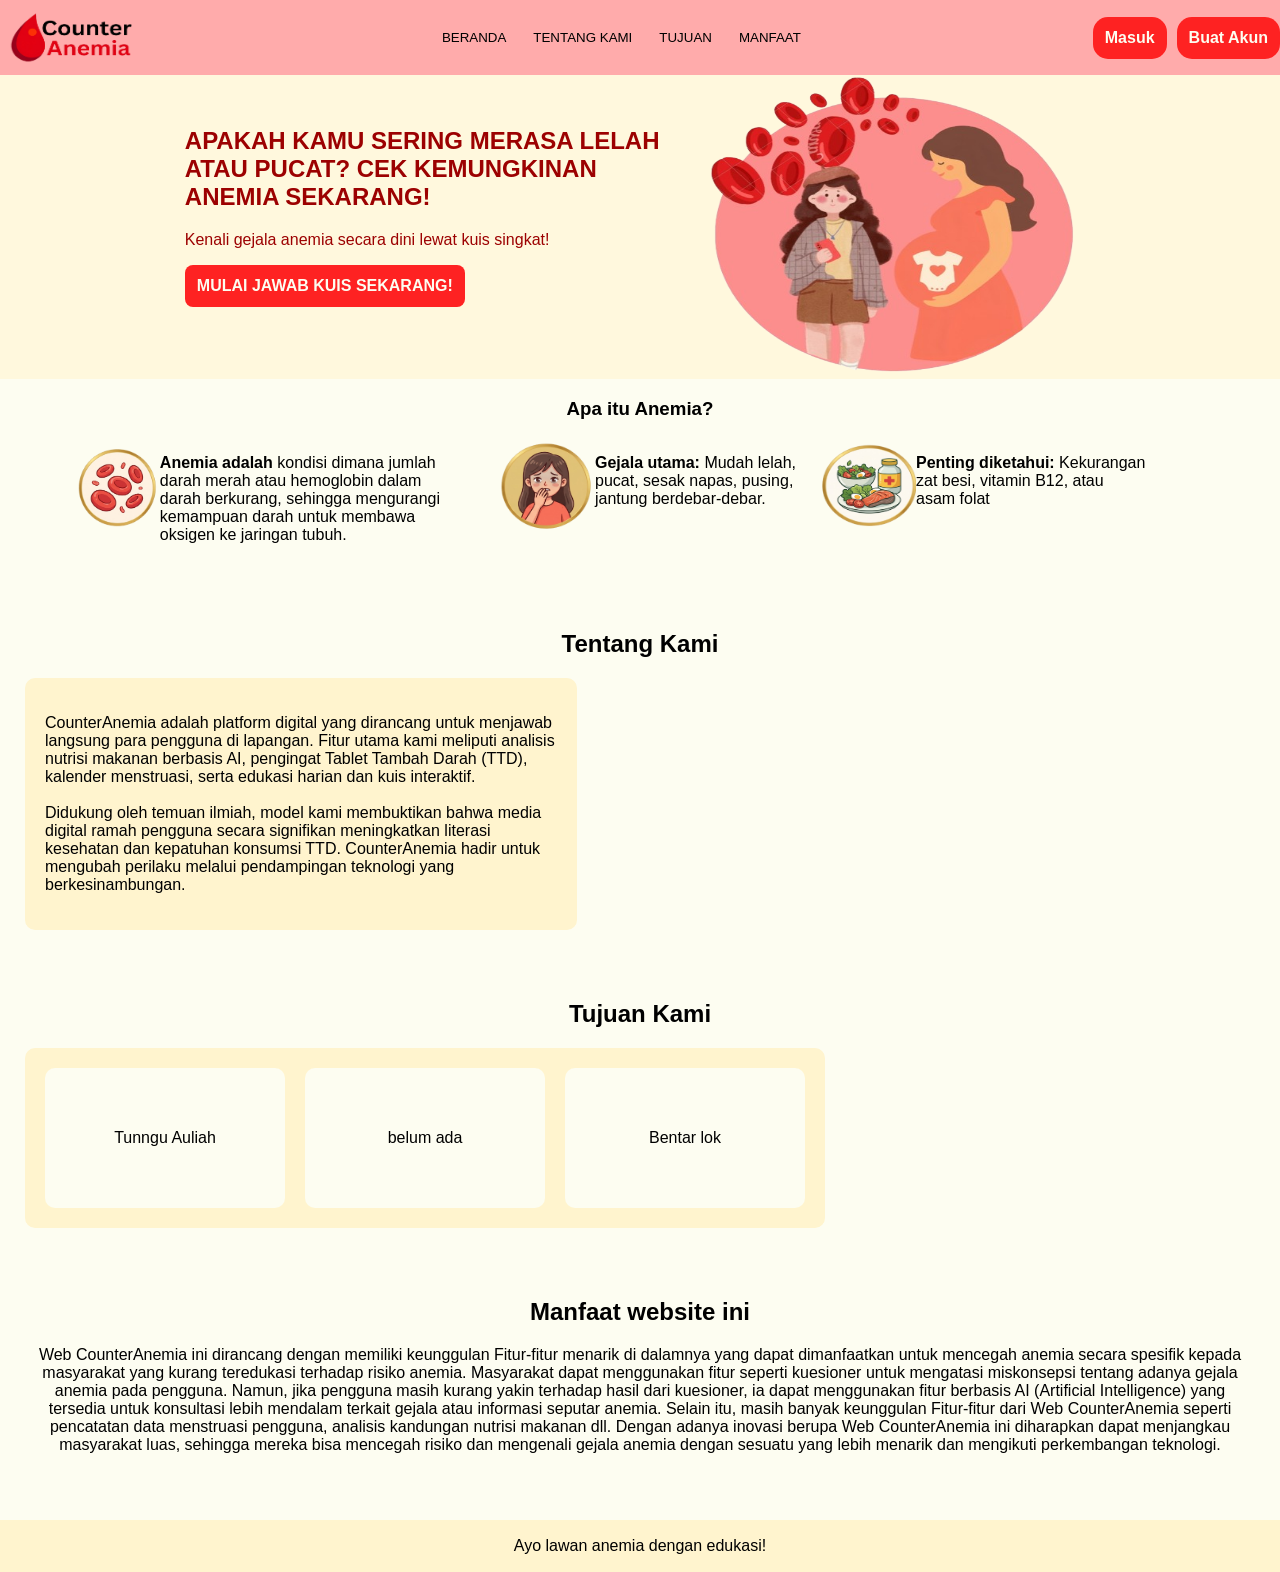
==== index.html @ c497779e "Bagusin UI/UX nya" ====
<!DOCTYPE html>
<html lang="en">
    <head>
        <meta charset="UTF-8">
        <meta http-equiv="X-UA-Compatible" content="IE=edge">
        <meta name="viewport" content="width=device-width, initial-scale=1.0">
        <title>Counter Anemia</title>
        <link rel="stylesheet" type="text/css" href="style.css">
        <!--tag link itu buat hubungin html sama css eksternal-->
    </head>
    <body>
        <div class="beranda">
            <div class="header">
                <img src="Logo.png" alt="Logo" width="150" height="75">
                <div class="bagian">
                    <button id="beranda">BERANDA</button>
                    <button id="tentangKami">TENTANG KAMI</button>
                    <button id="tujuan">TUJUAN</button>
                    <button id="manfaat">MANFAAT</button>
                </div>
                <div class="account">
                    <a href="login.html" class="loginButton">Masuk</a>
                    <a href="signUp.html" class="signUpButton">Buat Akun</a>
                </div>
            </div>
            <div class="startQuiz">
                <div class="text">
                    <h2>APAKAH KAMU SERING MERASA LELAH ATAU PUCAT? CEK KEMUNGKINAN ANEMIA SEKARANG!</h2>
                    <p>Kenali gejala anemia secara dini lewat kuis singkat!</p>
                    <a href="quiz.html" class="startQuizButton">MULAI JAWAB KUIS SEKARANG!</a>
                </div>
                <img src="Ibu hamil dan remaja.png" alt="Ibu Hamil dan remaja" width="400" height="300">
            </div>
            <div class="ringkasanAnemia" id="judul">
                <h3>Apa itu Anemia?</h3>
                <div class="ringkasanAnemia" id= "informasi" height="500px">
                    <div id="pengertianAnemia">
                        <img src="gambar_pendukung_pengertian_anemia-removebg-preview.png" width="100" height="100">
                        <p><strong>Anemia adalah</strong> kondisi dimana jumlah <br> darah merah atau hemoglobin dalam <br> darah berkurang, sehingga mengurangi kemampuan darah untuk membawa <br> oksigen ke jaringan tubuh.</p>
                    </div>
                    <div id="gejalaAnemia">
                        <img src="Gambar_pendukung_gejala_anemia-removebg-preview.png" width="100" height="100">
                        <p><strong>Gejala utama:</strong> Mudah lelah,<br> pucat, sesak napas, pusing,<br> jantung berdebar-debar.</p>
                    </div>
                    <div id="penyebabAnemia">
                        <img src="Gambar_pendukung_penyebab_anemia-removebg-preview.png" width="100" height="100">
                        <p><strong>Penting diketahui:</strong> Kekurangan<br> zat besi, vitamin B12, atau<br> asam folat</p>
                    </div>
                </div>
            </div>
        </div>
        <div class="tentangKami">
            <div class="judul">
                <h2>Tentang Kami</h2>
            </div>
            <div class="konten">
                <p>CounterAnemia adalah platform digital yang dirancang untuk menjawab langsung para pengguna di lapangan. Fitur utama kami meliputi analisis nutrisi makanan berbasis AI, pengingat Tablet Tambah Darah (TTD), kalender menstruasi, serta edukasi harian dan kuis interaktif. <br><br> Didukung oleh temuan ilmiah, model kami membuktikan bahwa media digital ramah pengguna secara signifikan meningkatkan literasi kesehatan dan kepatuhan konsumsi TTD. CounterAnemia hadir untuk mengubah perilaku melalui pendampingan teknologi yang berkesinambungan.</p>
            </div>
        </div>
        <div class="tujuan">
            <div class="judul">
                <h2>Tujuan Kami</h2>
            </div>
            <div class="konten">
                <div id="tujuan1">
                    <p>Tunngu Auliah</p>
                </div>
                <div id="tujuan2">
                    <p>belum ada</p>
                </div>
                <div id="tujuan3">
                    <p>Bentar lok</p>
                </div>
            </div>
        </div>
        <div class="manfaat">
            <div class="judul">
                <h2>Manfaat website ini</h2>
            </div>
            <div class="konten">
                <p>Web CounterAnemia ini dirancang dengan memiliki keunggulan Fitur-fitur menarik di dalamnya yang dapat dimanfaatkan untuk mencegah anemia secara spesifik kepada masyarakat yang kurang teredukasi terhadap risiko anemia. Masyarakat dapat menggunakan fitur seperti kuesioner untuk mengatasi miskonsepsi tentang adanya gejala anemia pada pengguna. Namun, jika pengguna masih kurang yakin terhadap hasil dari kuesioner, ia dapat menggunakan fitur berbasis AI (Artificial Intelligence) yang tersedia untuk konsultasi lebih mendalam terkait gejala atau informasi seputar anemia. Selain itu, masih banyak keunggulan Fitur-fitur dari Web CounterAnemia seperti pencatatan data menstruasi pengguna, analisis kandungan nutrisi makanan dll. Dengan adanya inovasi berupa Web CounterAnemia ini diharapkan dapat menjangkau masyarakat luas, sehingga mereka bisa mencegah risiko dan mengenali gejala anemia dengan sesuatu yang lebih menarik dan mengikuti perkembangan teknologi.</p>
            </div>
        </div>
        <div class="footer">
            <p>Ayo lawan anemia dengan edukasi!</p>
        </div>
    </body>
</html>
---- style.css ----
body {
    background-color: #FDFDF1;
    font-family: Arial, Helvetica, sans-serif;
    margin: 0;
    display: flex;
    flex-direction: column;
    gap: 50px;
}

.header {
    display: flex;
    justify-content: space-between;
    align-items: center;
    background-color: #ffabab;
}

.bagian {
    display: flex;
    gap: 15px;
    font-family: 'Gill Sans', 'Gill Sans MT', Calibri, 'Trebuchet MS', sans-serif;
}

.bagian button {
    color:black;
    border: none;
    background: none;
}

#beranda:hover {
    color:#e90b0b;
}

#tentangKami:hover {
    color: #e90b0b;
}

#tujuan:hover {
    color: #e90b0b;
}

#manfaat:hover {
    color: #e90b0b;
}

.logo {
    display: flex;
    justify-content: center;
}

.account {
    display: flex;
    justify-content: space-between;
    align-items: center;
    gap: 10px;
}

.loginButton {
    background-color: #fe2222;
    color:#FDFDF1;
    padding: 12px;
    border-radius: 15px;
    text-decoration: none;
    font-weight: bold;
}

.loginButton:hover {
    background: #c41818;
    text-decoration: underline;
}

.signUpButton {
    background-color: #fe2222;
    color:#FDFDF1;
    padding: 12px;
    border-radius: 15px;
    text-decoration: none;
    font-weight: bold;
}

.signUpButton:hover {
    background: #c41818;
    text-decoration: underline;
}

.startQuiz {
    display: flex;
    background-color: rgb(255, 248, 221);
    justify-content: center;
    padding: 2px;
}

.text {
    margin-top: 30px;
    text-align: left;
    width: 40%;
    color: rgb(156, 1, 1)
}

.startQuizButton {
    display: inline-block;
    background-color: #fe2222;
    color:#FDFDF1;
    padding: 12px;
    border-radius:  8px;
    text-decoration: none; /*Buat hilangin underlinenya*/
    font-weight: bold;
}

.startQuizButton:hover {
    background-color:#c41818;
}

#judul {
    text-align: center;
}

#informasi {
    display: flex;
    justify-content: center;
    gap: 20px;
    text-align: left;
    max-width:fit-content;
    margin-left: 75px;
}

#pengertianAnemia {
    display: flex;
    width: 400px;
}

#gejalaAnemia {
    display: flex;
}


#penyebabAnemia {
    display: flex;
}

.tentangKami .judul {
    text-align: center;
}

.tentangKami .konten {
    background-color: rgb(255, 244, 206);
    padding: 20px;
    border-radius: 10px;
    justify-content: center;
    gap: 20px;
    text-align: left;
    width: 40%;
    margin-left: 25px;
    margin-right: 25px;
    font-family: 'Segoe UI', Tahoma, Geneva, Verdana, sans-serif;
}

.tujuan .judul {
    text-align: center;
}

.tujuan .konten {
    display: flex;
    background-color: rgb(255, 244, 206);
    padding: 20px;
    border-radius: 10px;
    justify-content: center;
    gap: 20px;
    text-align: center;
    max-width:fit-content;
    margin-left: 25px;
    margin-right: 25px;
}

.tujuan .konten #tujuan1, .tujuan .konten #tujuan2, .tujuan .konten #tujuan3 {
    background-color: #fdfdf1;
    padding: 20px;
    border-radius: 10px;
    width: 200px;
    height: 100px;
    display: flex;
    justify-content: center;
    align-items: center;
}

.manfaat {
    justify-content: center;
    gap: 20px;
    text-align: center;
    max-width:fit-content;
    margin-left: 25px;
    margin-right: 25px;
}


.footer {
    text-align: center;
    background-color:  rgb(255, 244, 206);
    padding: 1px;
}

.kuis {
    background-color: rgb(255, 244, 206);
    text-align: center;
}
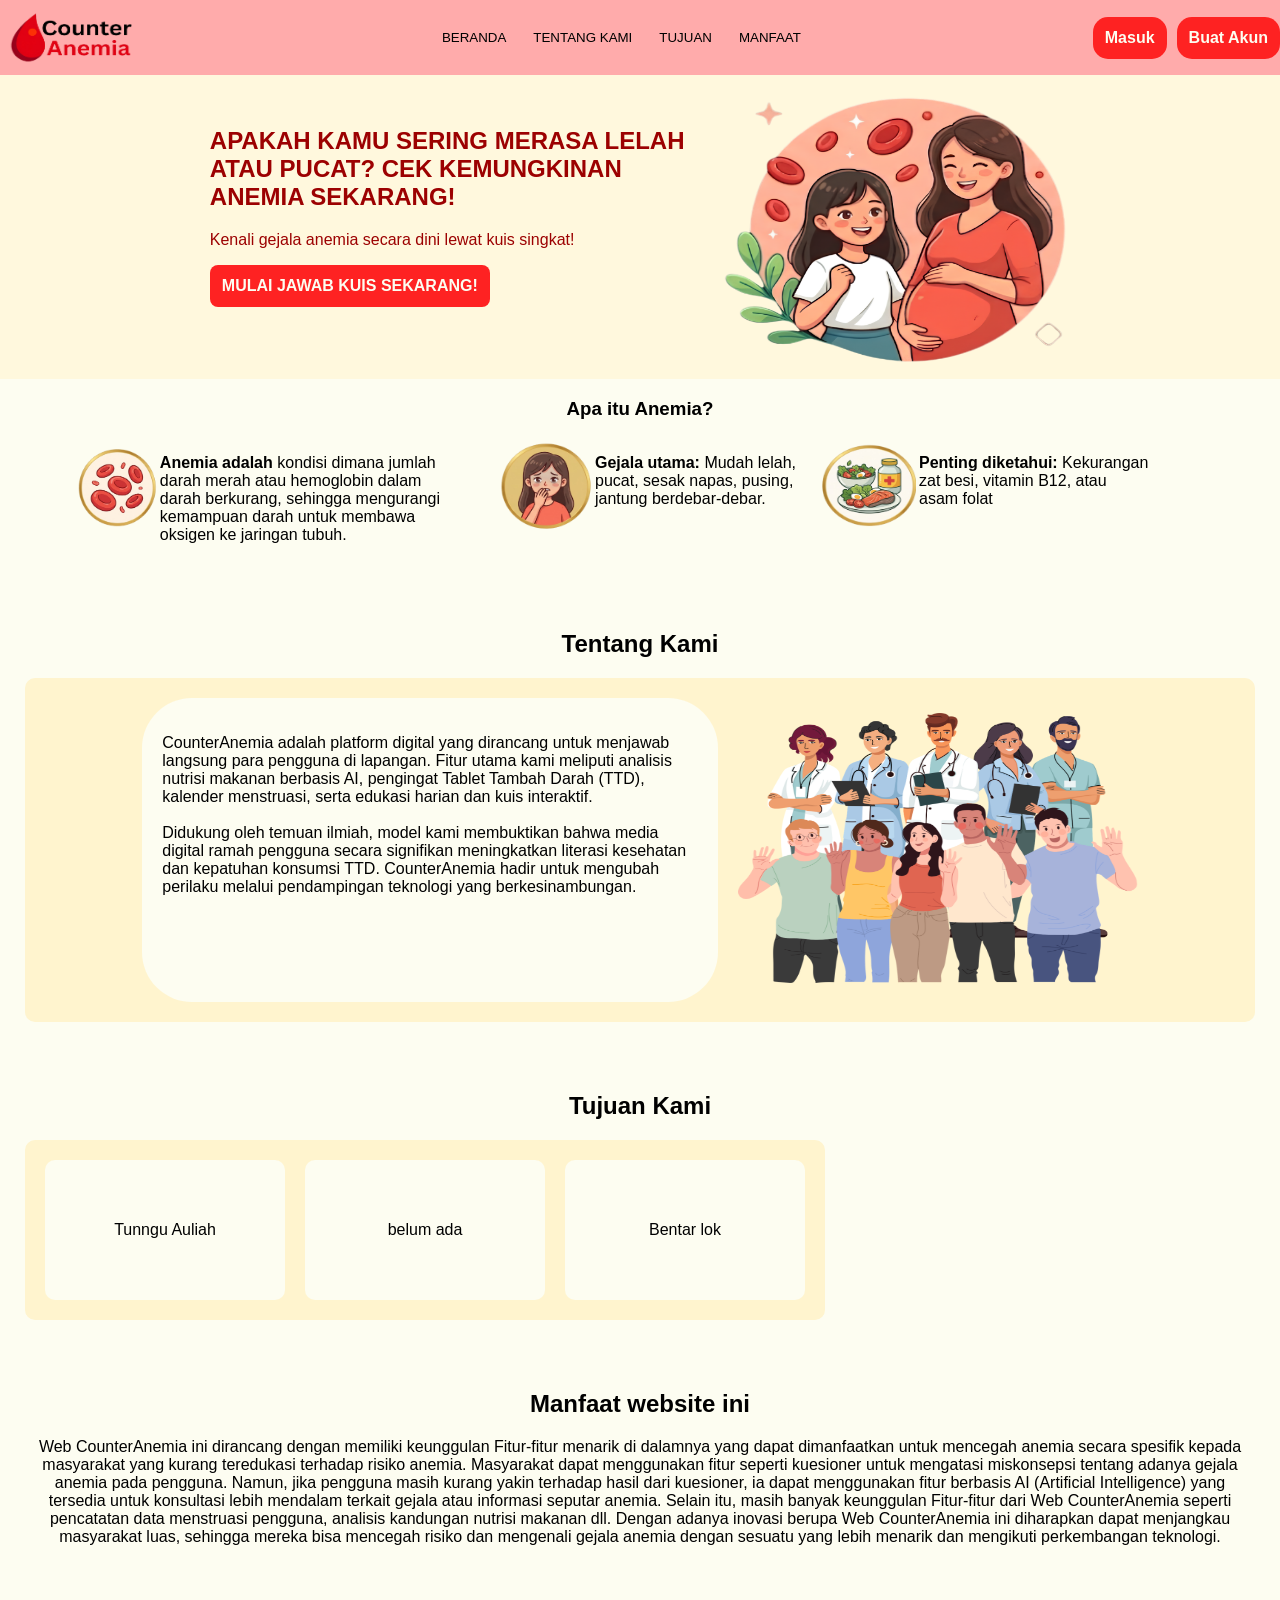
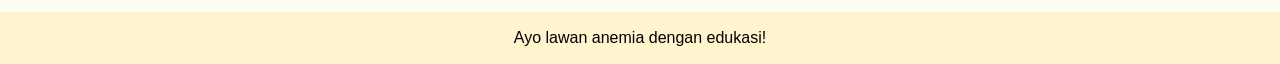
==== commit cb9d6f09: "Ganti dan nambahin gambar pendukung" ====
--- a/index.html
+++ b/index.html
@@ -29,7 +29,7 @@
                     <p>Kenali gejala anemia secara dini lewat kuis singkat!</p>
                     <a href="quiz.html" class="startQuizButton">MULAI JAWAB KUIS SEKARANG!</a>
                 </div>
-                <img src="Ibu hamil dan remaja.png" alt="Ibu Hamil dan remaja" width="400" height="300">
+                <img src="Ibu hamil dan remaja.png" alt="Ibu Hamil dan remaja" width="350" height="300">
             </div>
             <div class="ringkasanAnemia" id="judul">
                 <h3>Apa itu Anemia?</h3>
@@ -54,7 +54,12 @@
                 <h2>Tentang Kami</h2>
             </div>
             <div class="konten">
-                <p>CounterAnemia adalah platform digital yang dirancang untuk menjawab langsung para pengguna di lapangan. Fitur utama kami meliputi analisis nutrisi makanan berbasis AI, pengingat Tablet Tambah Darah (TTD), kalender menstruasi, serta edukasi harian dan kuis interaktif. <br><br> Didukung oleh temuan ilmiah, model kami membuktikan bahwa media digital ramah pengguna secara signifikan meningkatkan literasi kesehatan dan kepatuhan konsumsi TTD. CounterAnemia hadir untuk mengubah perilaku melalui pendampingan teknologi yang berkesinambungan.</p>
+                <div class="informasiTentangKami">
+                    <p>CounterAnemia adalah platform digital yang dirancang untuk menjawab langsung para pengguna di lapangan. Fitur utama kami meliputi analisis nutrisi makanan berbasis AI, pengingat Tablet Tambah Darah (TTD), kalender menstruasi, serta edukasi harian dan kuis interaktif. <br><br> Didukung oleh temuan ilmiah, model kami membuktikan bahwa media digital ramah pengguna secara signifikan meningkatkan literasi kesehatan dan kepatuhan konsumsi TTD. CounterAnemia hadir untuk mengubah perilaku melalui pendampingan teknologi yang berkesinambungan.</p>
+                </div>
+                <div class="gambarDokterMasyarakat">
+                    <img src="tentangKami.png" alt="Dokter dan masyarakat" width="400" height="300">
+                </div>
             </div>
         </div>
         <div class="tujuan">
--- a/style.css
+++ b/style.css
@@ -135,6 +135,7 @@
 
 #penyebabAnemia {
     display: flex;
+    gap: 3px;
 }
 
 .tentangKami .judul {
@@ -142,18 +143,26 @@
 }
 
 .tentangKami .konten {
+    display: flex;
     background-color: rgb(255, 244, 206);
+    justify-content: center;
     padding: 20px;
     border-radius: 10px;
     justify-content: center;
     gap: 20px;
     text-align: left;
-    width: 40%;
     margin-left: 25px;
     margin-right: 25px;
     font-family: 'Segoe UI', Tahoma, Geneva, Verdana, sans-serif;
 }
 
+.tentangKami .konten .informasiTentangKami {
+    width: 45%;
+    background-color: #fdfdf1;
+    border-radius: 50px;
+    padding: 20px;
+}
+
 .tujuan .judul {
     text-align: center;
 }
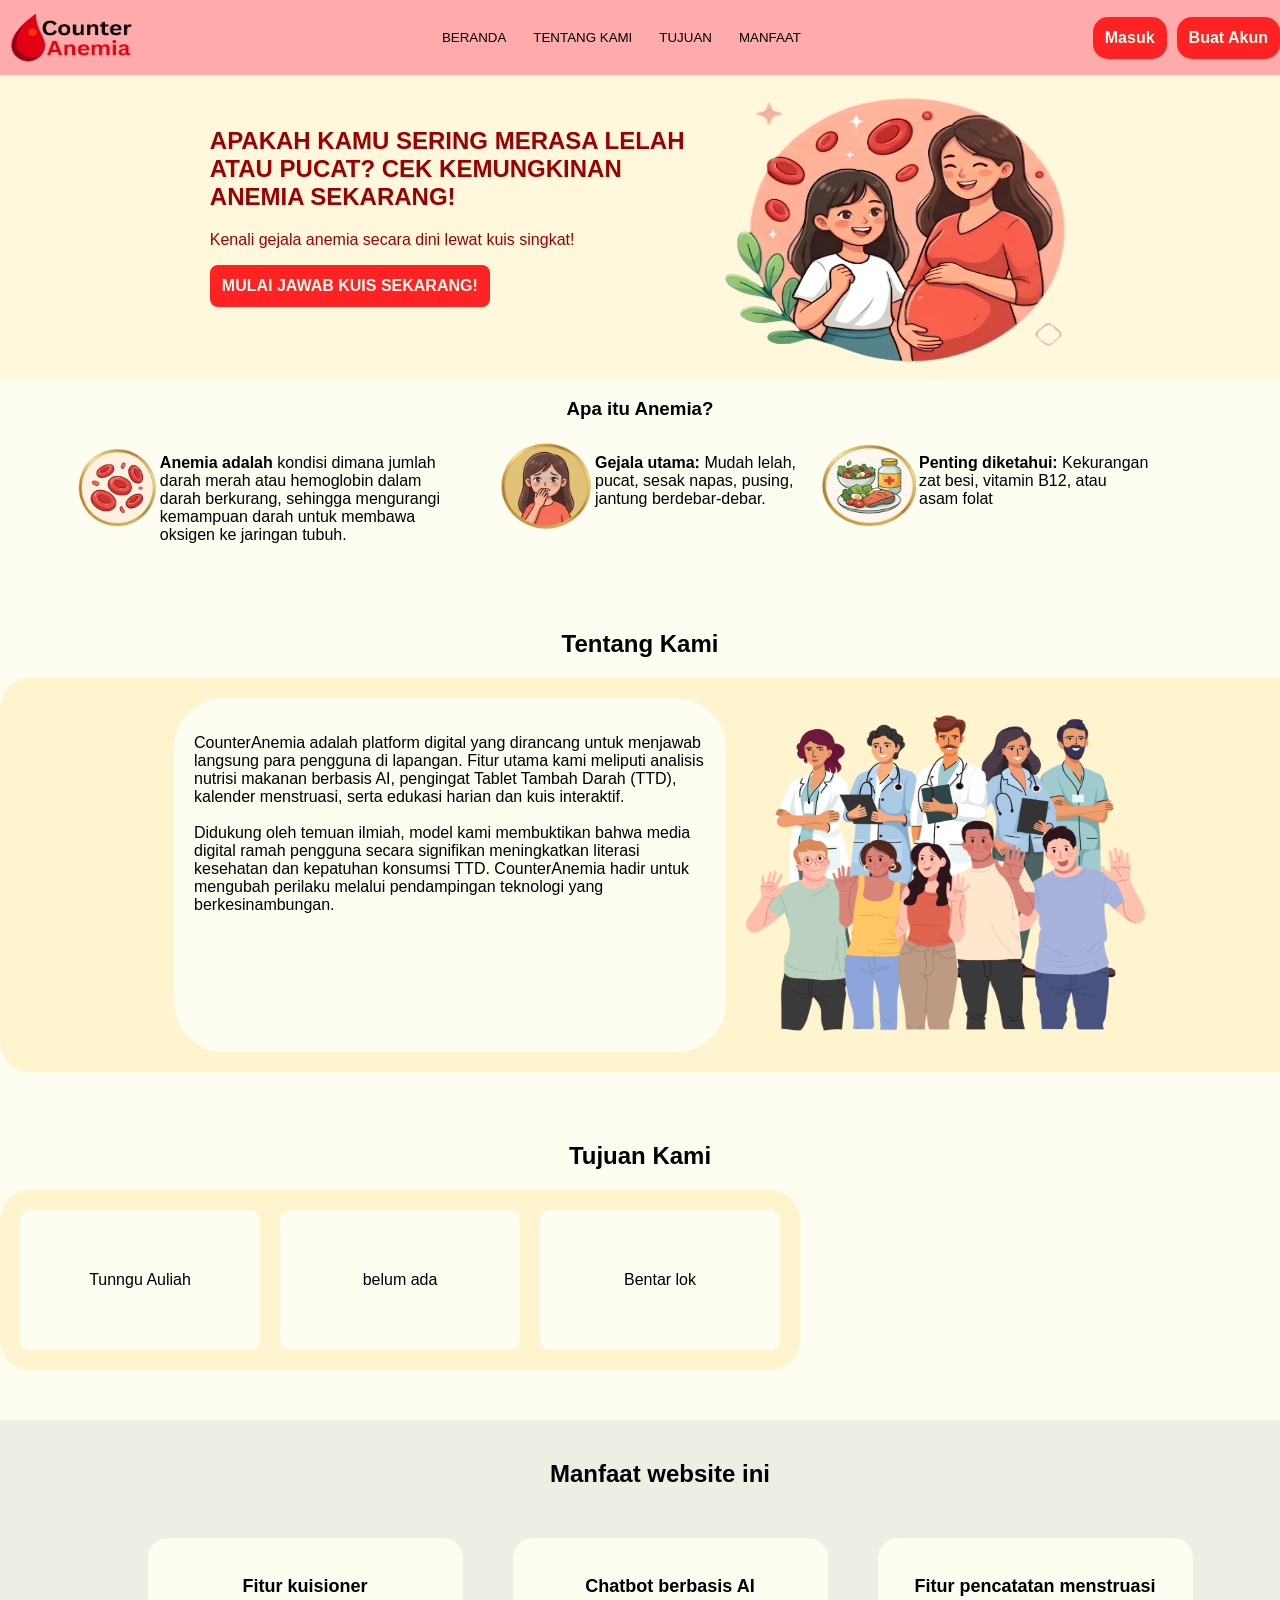
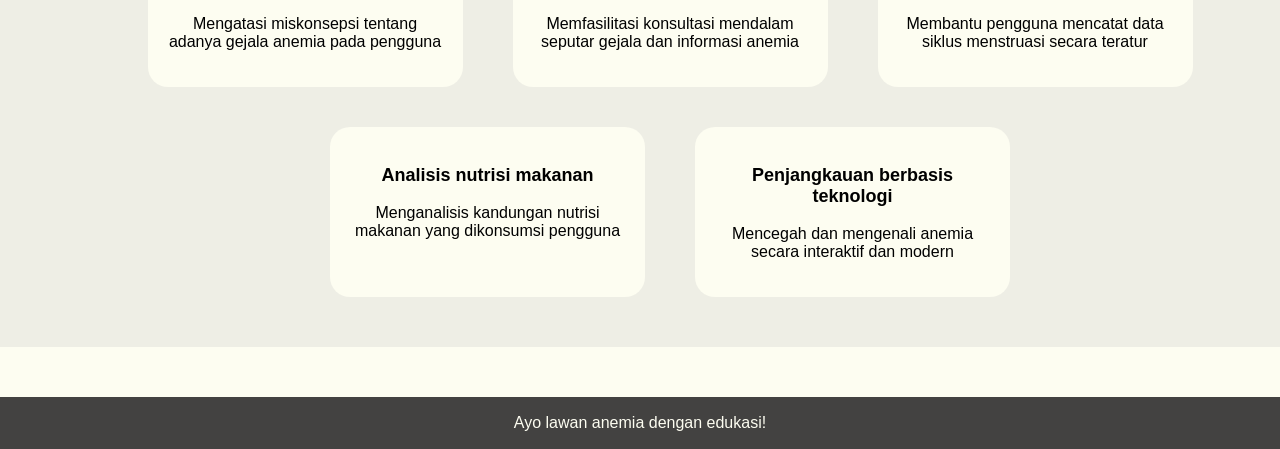
==== commit 138c5752: "Memperbaiki warna dan melengkapi materi (sisa tujuan)" ====
--- a/index.html
+++ b/index.html
@@ -58,7 +58,7 @@
                     <p>CounterAnemia adalah platform digital yang dirancang untuk menjawab langsung para pengguna di lapangan. Fitur utama kami meliputi analisis nutrisi makanan berbasis AI, pengingat Tablet Tambah Darah (TTD), kalender menstruasi, serta edukasi harian dan kuis interaktif. <br><br> Didukung oleh temuan ilmiah, model kami membuktikan bahwa media digital ramah pengguna secara signifikan meningkatkan literasi kesehatan dan kepatuhan konsumsi TTD. CounterAnemia hadir untuk mengubah perilaku melalui pendampingan teknologi yang berkesinambungan.</p>
                 </div>
                 <div class="gambarDokterMasyarakat">
-                    <img src="tentangKami.png" alt="Dokter dan masyarakat" width="400" height="300">
+                    <img src="tentangKami.png" alt="Dokter dan masyarakat" width="400" height="350">
                 </div>
             </div>
         </div>
@@ -83,7 +83,30 @@
                 <h2>Manfaat website ini</h2>
             </div>
             <div class="konten">
-                <p>Web CounterAnemia ini dirancang dengan memiliki keunggulan Fitur-fitur menarik di dalamnya yang dapat dimanfaatkan untuk mencegah anemia secara spesifik kepada masyarakat yang kurang teredukasi terhadap risiko anemia. Masyarakat dapat menggunakan fitur seperti kuesioner untuk mengatasi miskonsepsi tentang adanya gejala anemia pada pengguna. Namun, jika pengguna masih kurang yakin terhadap hasil dari kuesioner, ia dapat menggunakan fitur berbasis AI (Artificial Intelligence) yang tersedia untuk konsultasi lebih mendalam terkait gejala atau informasi seputar anemia. Selain itu, masih banyak keunggulan Fitur-fitur dari Web CounterAnemia seperti pencatatan data menstruasi pengguna, analisis kandungan nutrisi makanan dll. Dengan adanya inovasi berupa Web CounterAnemia ini diharapkan dapat menjangkau masyarakat luas, sehingga mereka bisa mencegah risiko dan mengenali gejala anemia dengan sesuatu yang lebih menarik dan mengikuti perkembangan teknologi.</p>
+                <div class="manfaatAtas">
+                    <div id="manfaat1">
+                        <p style="font-size: 18px; font-weight: bold">Fitur kuisioner</p>
+                        <p style="font-size: 16px;">Mengatasi miskonsepsi tentang adanya gejala anemia pada pengguna</p>
+                    </div>
+                    <div id="manfaat2">
+                        <p style="font-size: 18px; font-weight: bold">Chatbot berbasis AI</p>
+                        <p style="font-size: 16px;">Memfasilitasi konsultasi mendalam seputar gejala dan informasi anemia</p>
+                    </div>
+                    <div id="manfaat3">
+                        <p style="font-size: 18px; font-weight: bold">Fitur pencatatan menstruasi</p>
+                        <p style="font-size: 16px;">Membantu pengguna mencatat data siklus menstruasi secara teratur</p>
+                    </div>
+                </div>
+                <div class="manfaatBawah">
+                    <div id="manfaat4">
+                        <p style="font-size: 18px; font-weight: bold">Analisis nutrisi makanan</p>
+                        <p style="font-size: 16px;">Menganalisis kandungan nutrisi makanan yang dikonsumsi pengguna</p>
+                    </div>
+                    <div id="manfaat5">
+                        <p style="font-size: 18px; font-weight: bold">Penjangkauan berbasis teknologi</p>
+                        <p style="font-size: 16px;">Mencegah dan mengenali anemia secara interaktif dan modern</p>
+                    </div>
+                </div>
             </div>
         </div>
         <div class="footer">
--- a/style.css
+++ b/style.css
@@ -147,17 +147,16 @@
     background-color: rgb(255, 244, 206);
     justify-content: center;
     padding: 20px;
-    border-radius: 10px;
+    border-radius: 30px;
     justify-content: center;
     gap: 20px;
     text-align: left;
-    margin-left: 25px;
-    margin-right: 25px;
+    width: 100%;
     font-family: 'Segoe UI', Tahoma, Geneva, Verdana, sans-serif;
 }
 
 .tentangKami .konten .informasiTentangKami {
-    width: 45%;
+    width: 40%;
     background-color: #fdfdf1;
     border-radius: 50px;
     padding: 20px;
@@ -170,14 +169,13 @@
 .tujuan .konten {
     display: flex;
     background-color: rgb(255, 244, 206);
-    padding: 20px;
-    border-radius: 10px;
+    width: 100%;
+    padding: 20px;
+    border-radius: 30px;
     justify-content: center;
     gap: 20px;
     text-align: center;
     max-width:fit-content;
-    margin-left: 25px;
-    margin-right: 25px;
 }
 
 .tujuan .konten #tujuan1, .tujuan .konten #tujuan2, .tujuan .konten #tujuan3 {
@@ -192,19 +190,41 @@
 }
 
 .manfaat {
-    justify-content: center;
-    gap: 20px;
-    text-align: center;
-    max-width:fit-content;
-    margin-left: 25px;
-    margin-right: 25px;
-}
-
+    background-color: #eeeee5;
+    padding: 20px;
+    justify-content: center;
+    gap: 20px;
+    text-align: center;
+    width: 100%;
+}
+
+.manfaat .konten {
+    width: 100%;
+    justify-content: center;
+    text-align: center;
+    padding: 10px;
+}
+
+.manfaat .konten .manfaatAtas, .manfaat .konten .manfaatBawah {
+    display: flex;
+    justify-content: center;
+    padding: 20px;
+    gap: 50px;
+}
+.manfaat .konten #manfaat1, .manfaat .konten #manfaat2, .manfaat .konten #manfaat3, .manfaat .konten #manfaat4, .manfaat .konten #manfaat5 {
+    background-color: #fdfdf1;
+    border-radius: 20px;
+    gap: 30px;
+    width: fit-content;
+    padding: 20px;
+    width: 275px;
+}
 
 .footer {
     text-align: center;
-    background-color:  rgb(255, 244, 206);
+    background-color:  rgb(67, 66, 65);
     padding: 1px;
+    color: #FDFDF1;
 }
 
 .kuis {
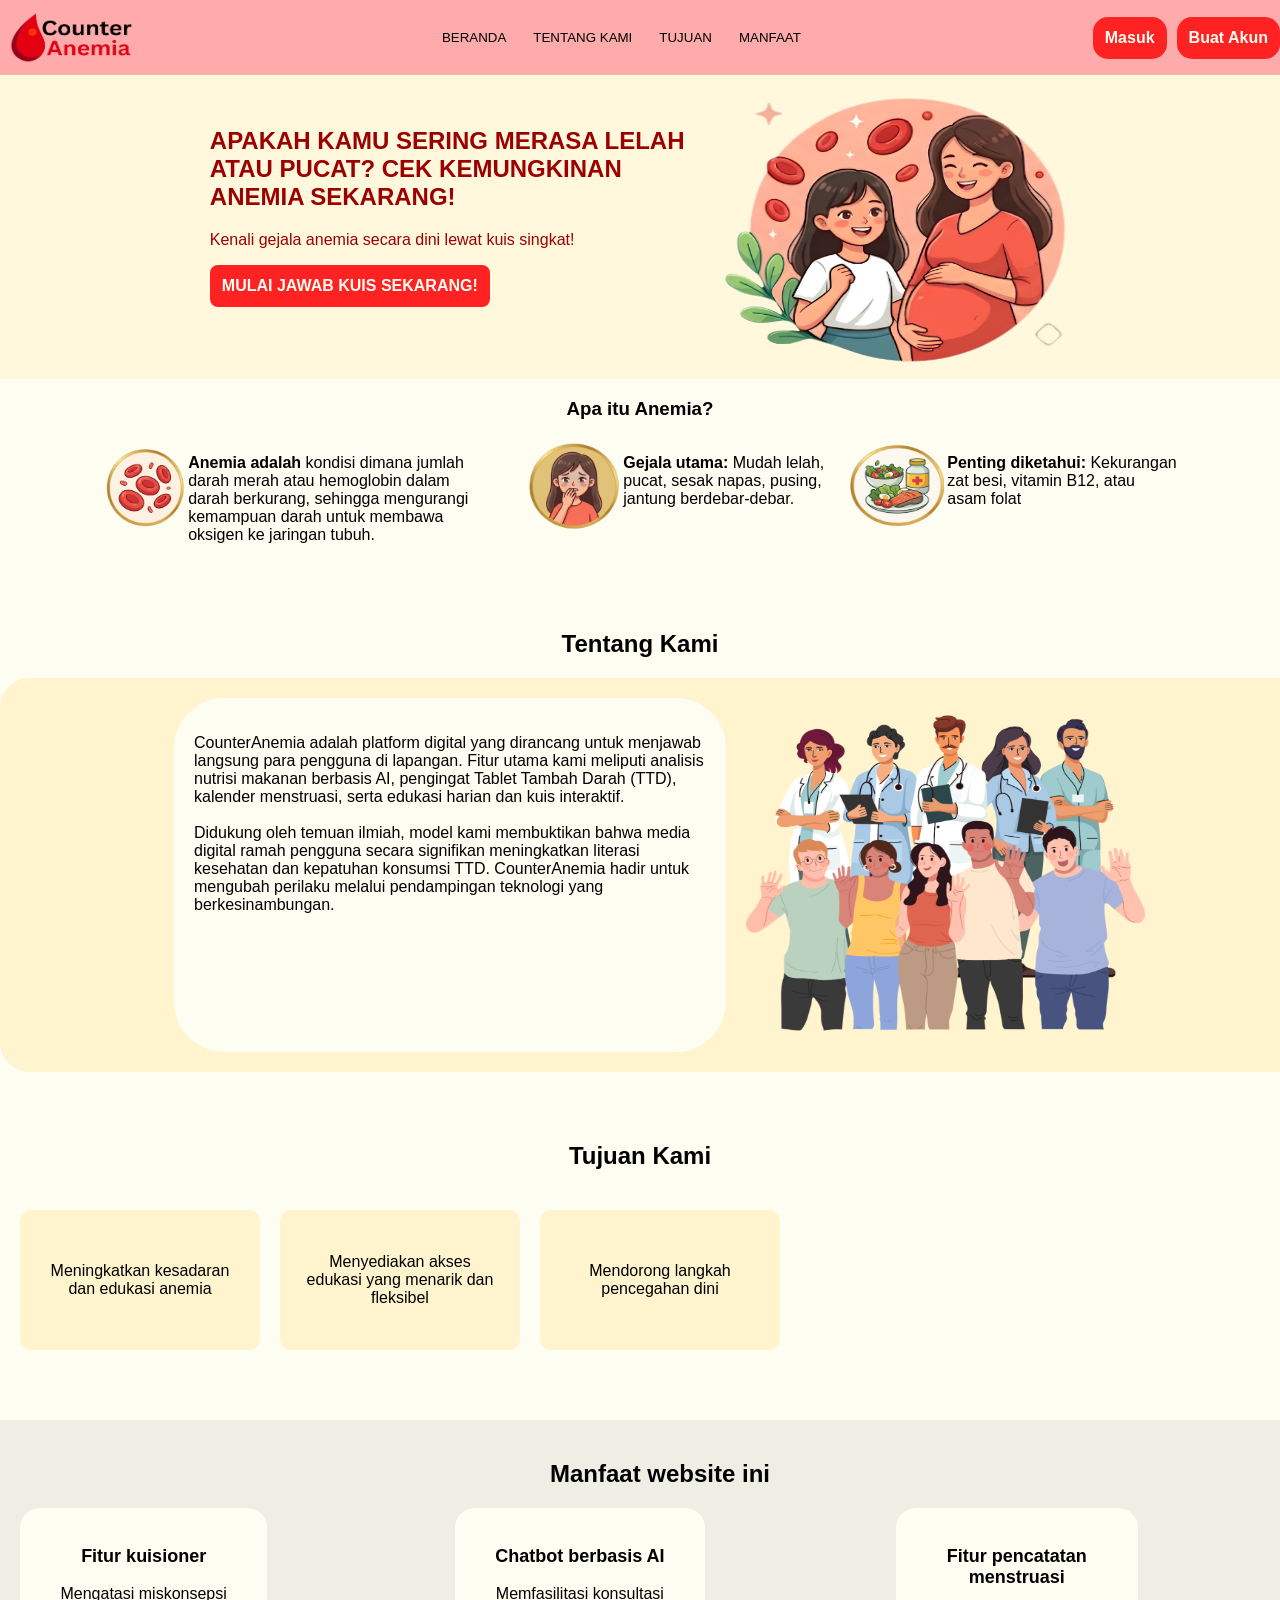
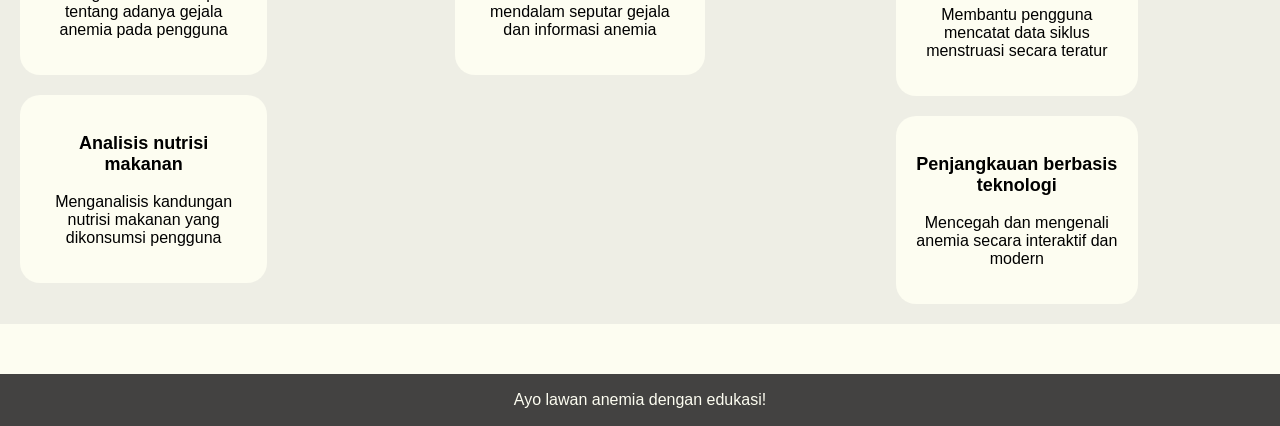
==== commit ba5426df: "Lengkapin materi" ====
--- a/index.html
+++ b/index.html
@@ -33,19 +33,19 @@
             </div>
             <div class="ringkasanAnemia" id="judul">
                 <h3>Apa itu Anemia?</h3>
-                <div class="ringkasanAnemia" id= "informasi" height="500px">
-                    <div id="pengertianAnemia">
-                        <img src="gambar_pendukung_pengertian_anemia-removebg-preview.png" width="100" height="100">
-                        <p><strong>Anemia adalah</strong> kondisi dimana jumlah <br> darah merah atau hemoglobin dalam <br> darah berkurang, sehingga mengurangi kemampuan darah untuk membawa <br> oksigen ke jaringan tubuh.</p>
-                    </div>
-                    <div id="gejalaAnemia">
-                        <img src="Gambar_pendukung_gejala_anemia-removebg-preview.png" width="100" height="100">
-                        <p><strong>Gejala utama:</strong> Mudah lelah,<br> pucat, sesak napas, pusing,<br> jantung berdebar-debar.</p>
-                    </div>
-                    <div id="penyebabAnemia">
-                        <img src="Gambar_pendukung_penyebab_anemia-removebg-preview.png" width="100" height="100">
-                        <p><strong>Penting diketahui:</strong> Kekurangan<br> zat besi, vitamin B12, atau<br> asam folat</p>
-                    </div>
+            </div>
+            <div class="ringkasanAnemia" id= "informasi" height="500px">
+                <div id="pengertianAnemia">
+                    <img src="gambar_pendukung_pengertian_anemia-removebg-preview.png" width="100" height="100">
+                    <p><strong>Anemia adalah</strong> kondisi dimana jumlah <br> darah merah atau hemoglobin dalam <br> darah berkurang, sehingga mengurangi kemampuan darah untuk membawa <br> oksigen ke jaringan tubuh.</p>
+                </div>
+                <div id="gejalaAnemia">
+                    <img src="Gambar_pendukung_gejala_anemia-removebg-preview.png" width="100" height="100">
+                    <p><strong>Gejala utama:</strong> Mudah lelah,<br> pucat, sesak napas, pusing,<br> jantung berdebar-debar.</p>
+                </div>
+                <div id="penyebabAnemia">
+                    <img src="Gambar_pendukung_penyebab_anemia-removebg-preview.png" width="100" height="100">
+                    <p><strong>Penting diketahui:</strong> Kekurangan<br> zat besi, vitamin B12, atau<br> asam folat</p>
                 </div>
             </div>
         </div>
@@ -68,13 +68,13 @@
             </div>
             <div class="konten">
                 <div id="tujuan1">
-                    <p>Tunngu Auliah</p>
+                    <p>Meningkatkan kesadaran dan edukasi anemia</p>
                 </div>
                 <div id="tujuan2">
-                    <p>belum ada</p>
+                    <p>Menyediakan akses edukasi yang menarik dan fleksibel</p>
                 </div>
                 <div id="tujuan3">
-                    <p>Bentar lok</p>
+                    <p>Mendorong langkah pencegahan dini</p>
                 </div>
             </div>
         </div>
@@ -83,24 +83,26 @@
                 <h2>Manfaat website ini</h2>
             </div>
             <div class="konten">
-                <div class="manfaatAtas">
+                <div class="manfaatKiri">
                     <div id="manfaat1">
                         <p style="font-size: 18px; font-weight: bold">Fitur kuisioner</p>
                         <p style="font-size: 16px;">Mengatasi miskonsepsi tentang adanya gejala anemia pada pengguna</p>
                     </div>
+                    <div id="manfaat4">
+                        <p style="font-size: 18px; font-weight: bold">Analisis nutrisi makanan</p>
+                        <p style="font-size: 16px;">Menganalisis kandungan nutrisi makanan yang dikonsumsi pengguna</p>
+                    </div>
+                </div>
+                <div class="manfaatTengah">
                     <div id="manfaat2">
                         <p style="font-size: 18px; font-weight: bold">Chatbot berbasis AI</p>
                         <p style="font-size: 16px;">Memfasilitasi konsultasi mendalam seputar gejala dan informasi anemia</p>
                     </div>
-                    <div id="manfaat3">
+                </div>
+                <div class="manfaatKanan">
+                     <div id="manfaat3">
                         <p style="font-size: 18px; font-weight: bold">Fitur pencatatan menstruasi</p>
                         <p style="font-size: 16px;">Membantu pengguna mencatat data siklus menstruasi secara teratur</p>
-                    </div>
-                </div>
-                <div class="manfaatBawah">
-                    <div id="manfaat4">
-                        <p style="font-size: 18px; font-weight: bold">Analisis nutrisi makanan</p>
-                        <p style="font-size: 16px;">Menganalisis kandungan nutrisi makanan yang dikonsumsi pengguna</p>
                     </div>
                     <div id="manfaat5">
                         <p style="font-size: 18px; font-weight: bold">Penjangkauan berbasis teknologi</p>
--- a/style.css
+++ b/style.css
@@ -111,7 +111,9 @@
 }
 
 #judul {
-    text-align: center;
+    display: flex;
+    text-align: center;
+    justify-content: center;
 }
 
 #informasi {
@@ -119,8 +121,7 @@
     justify-content: center;
     gap: 20px;
     text-align: left;
-    max-width:fit-content;
-    margin-left: 75px;
+    width: 100%;
 }
 
 #pengertianAnemia {
@@ -148,7 +149,6 @@
     justify-content: center;
     padding: 20px;
     border-radius: 30px;
-    justify-content: center;
     gap: 20px;
     text-align: left;
     width: 100%;
@@ -168,18 +168,20 @@
 
 .tujuan .konten {
     display: flex;
+    /* background-color: rgb(255, 244, 206); */
+    background-color: #fdfdf1;
+    width: 100%;
+    padding: 20px;
+    border-radius: 50px;
+    justify-content: center;
+    gap: 20px;
+    text-align: center;
+    max-width:fit-content;
+}
+
+.tujuan .konten #tujuan1, .tujuan .konten #tujuan2, .tujuan .konten #tujuan3 {
+    /* background-color: #fdfdf1; */
     background-color: rgb(255, 244, 206);
-    width: 100%;
-    padding: 20px;
-    border-radius: 30px;
-    justify-content: center;
-    gap: 20px;
-    text-align: center;
-    max-width:fit-content;
-}
-
-.tujuan .konten #tujuan1, .tujuan .konten #tujuan2, .tujuan .konten #tujuan3 {
-    background-color: #fdfdf1;
     padding: 20px;
     border-radius: 10px;
     width: 200px;
@@ -190,34 +192,50 @@
 }
 
 .manfaat {
+    display: flex;
+    flex-direction: column;
+    justify-content: center;
     background-color: #eeeee5;
     padding: 20px;
-    justify-content: center;
-    gap: 20px;
-    text-align: center;
-    width: 100%;
+    text-align: center;
+    width: 100%;
+}
+
+.manfaat .judul {
+    text-align: center;
 }
 
 .manfaat .konten {
-    width: 100%;
-    justify-content: center;
-    text-align: center;
-    padding: 10px;
-}
-
-.manfaat .konten .manfaatAtas, .manfaat .konten .manfaatBawah {
-    display: flex;
-    justify-content: center;
+    display: flex;
+    justify-content: center;
+    text-align: center;
+    gap: 20px;
+    width: 100%;
+}
+
+.manfaat .konten .manfaatKiri, .manfaat .konten .manfaatKanan {
+    display: flex;
+    flex-direction: column;
+    gap: 20px;
+}
+/* .manfaat .konten .manfaatAtas, .manfaat .konten .manfaatBawah {
+    display: flex;
+    justify-content: space-between;
     padding: 20px;
     gap: 50px;
 }
+
+.manfaat .konten .manfaat2 {
+    display: flex;
+    flex-direction: column;
+    margin-top: 200px;
+} */
 .manfaat .konten #manfaat1, .manfaat .konten #manfaat2, .manfaat .konten #manfaat3, .manfaat .konten #manfaat4, .manfaat .konten #manfaat5 {
     background-color: #fdfdf1;
     border-radius: 20px;
-    gap: 30px;
     width: fit-content;
     padding: 20px;
-    width: 275px;
+    width: 50%;
 }
 
 .footer {
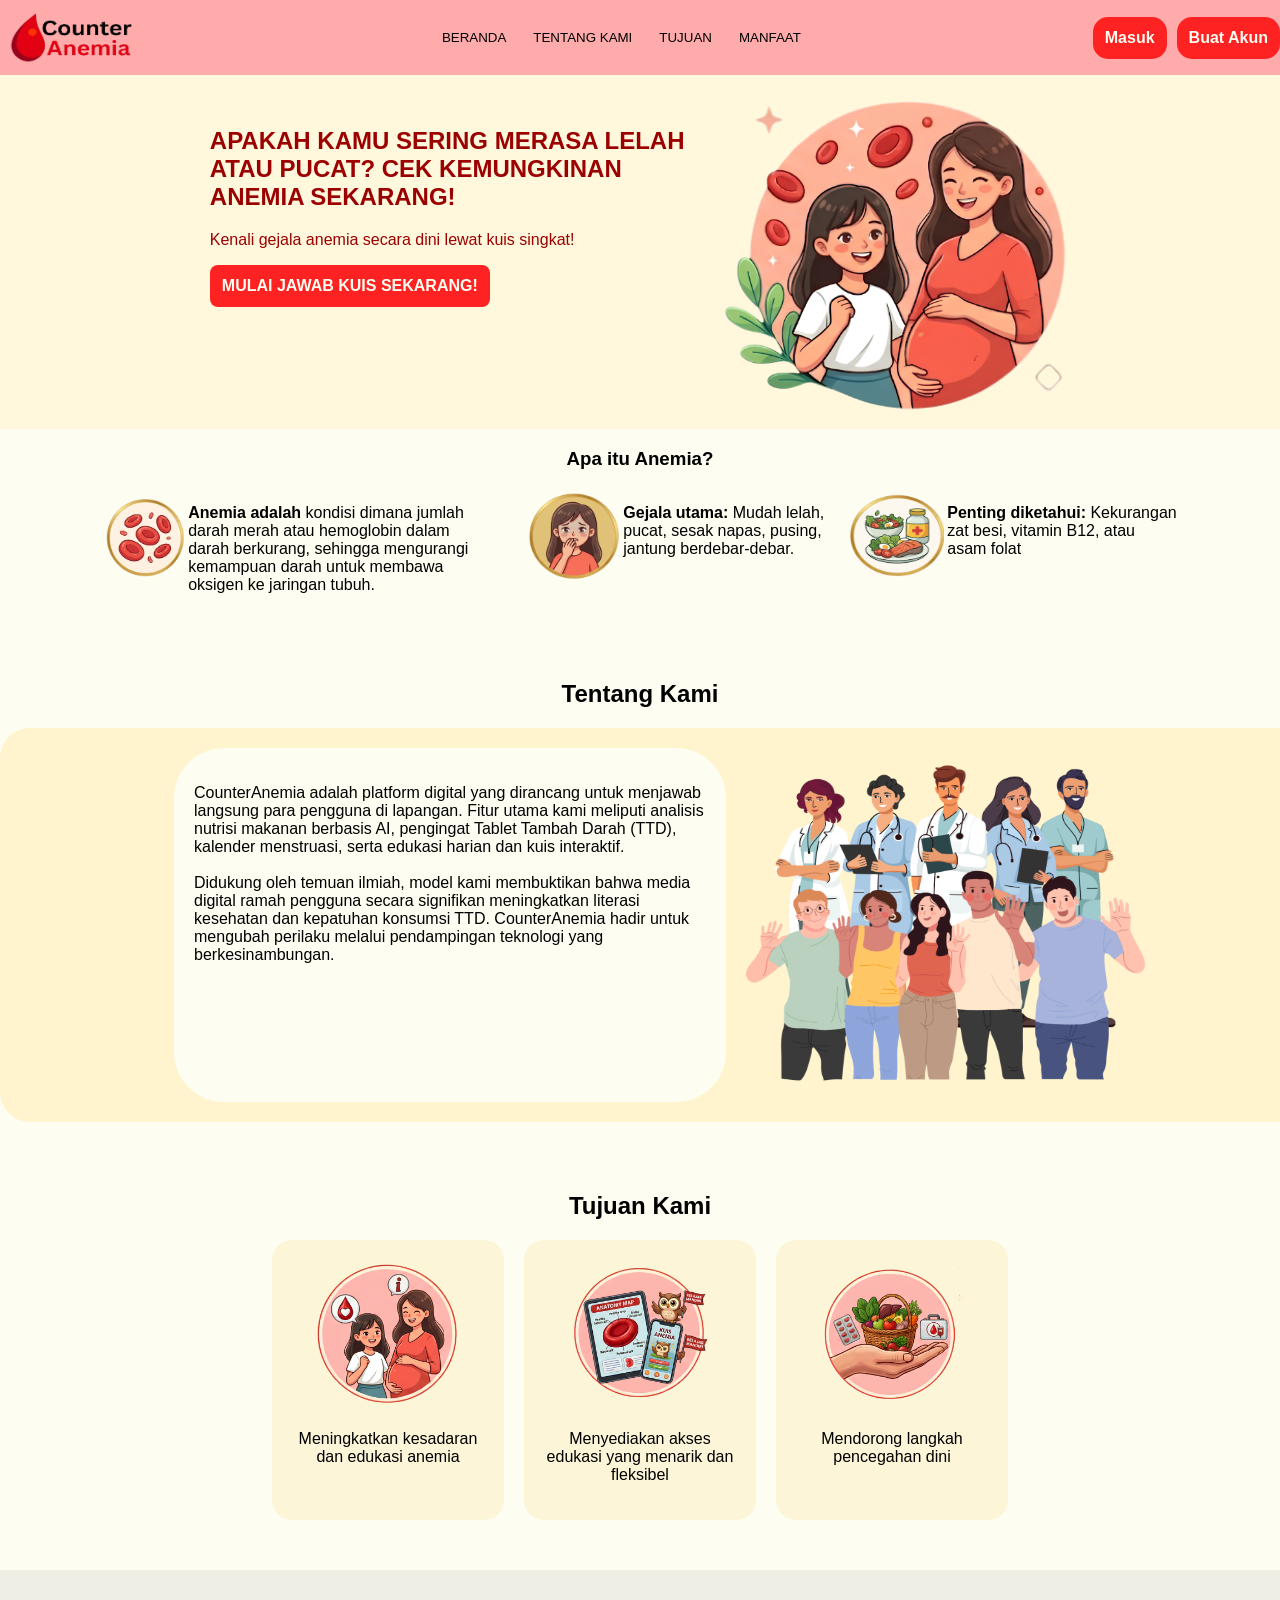
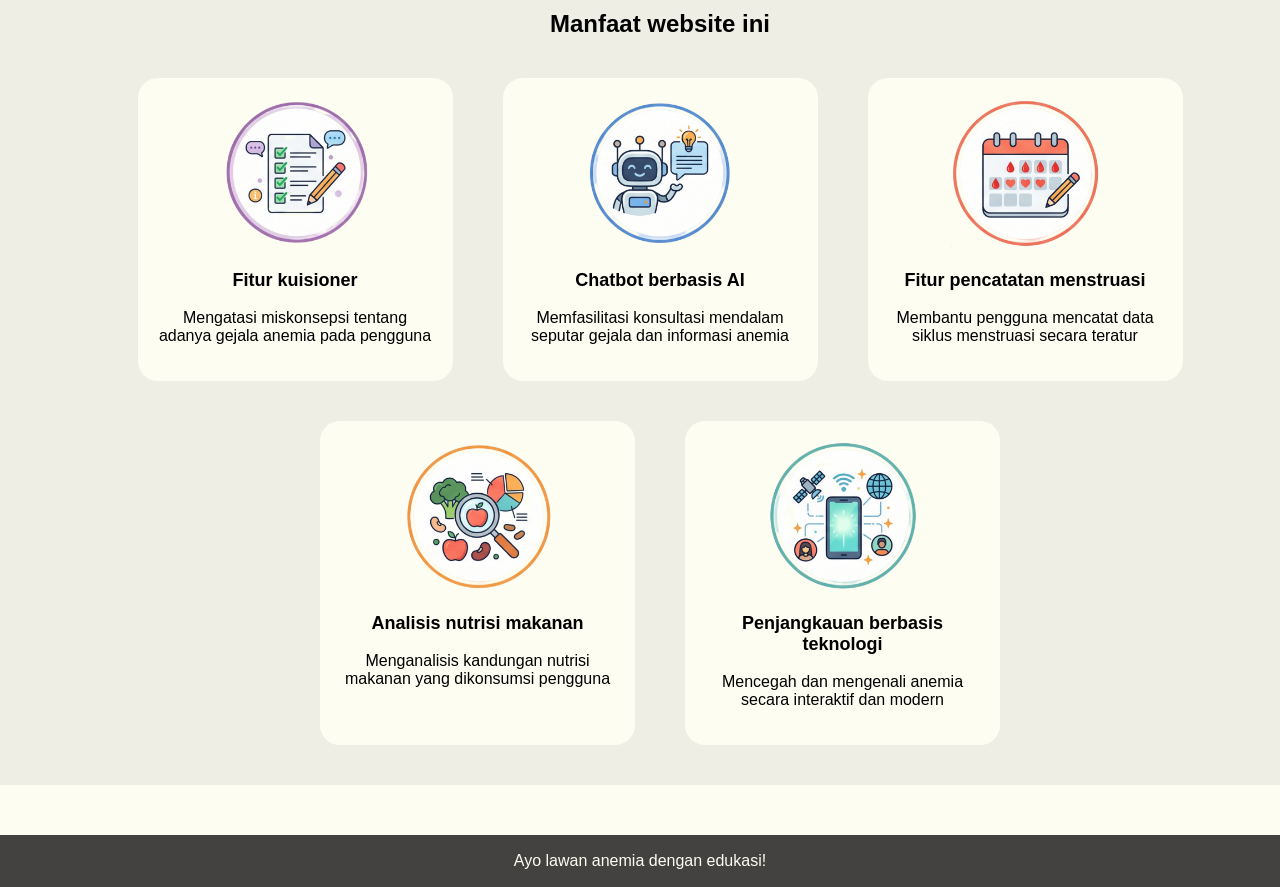
==== commit 1fb87595: "Lenkapin gambar dan selesaikan UI/UX" ====
--- a/index.html
+++ b/index.html
@@ -29,7 +29,7 @@
                     <p>Kenali gejala anemia secara dini lewat kuis singkat!</p>
                     <a href="quiz.html" class="startQuizButton">MULAI JAWAB KUIS SEKARANG!</a>
                 </div>
-                <img src="Ibu hamil dan remaja.png" alt="Ibu Hamil dan remaja" width="350" height="300">
+                <img src="Ibu hamil dan remaja.png" alt="Ibu Hamil dan remaja" width="350" height="350">
             </div>
             <div class="ringkasanAnemia" id="judul">
                 <h3>Apa itu Anemia?</h3>
@@ -68,12 +68,15 @@
             </div>
             <div class="konten">
                 <div id="tujuan1">
+                    <img src="meningkatkan_kesadaran.png" alt="Meningkatkan kesadaran" width="150" height="150">
                     <p>Meningkatkan kesadaran dan edukasi anemia</p>
                 </div>
                 <div id="tujuan2">
+                    <img src="edukasi_fleksibel.png" alt="Akses edukasi" width="150" height="150">
                     <p>Menyediakan akses edukasi yang menarik dan fleksibel</p>
                 </div>
                 <div id="tujuan3">
+                    <img src="pencegahan_dini.png" alt="Pencegahan dini" width="150" height="150">
                     <p>Mendorong langkah pencegahan dini</p>
                 </div>
             </div>
@@ -83,31 +86,35 @@
                 <h2>Manfaat website ini</h2>
             </div>
             <div class="konten">
-                <div class="manfaatKiri">
+                <div class="manfaatAtas">
                     <div id="manfaat1">
+                        <img src="kuisioner.png" alt="Fitur kuisioner" width="150" height="150">
                         <p style="font-size: 18px; font-weight: bold">Fitur kuisioner</p>
                         <p style="font-size: 16px;">Mengatasi miskonsepsi tentang adanya gejala anemia pada pengguna</p>
                     </div>
+                    <div id="manfaat2">
+                        <img src="chatbotAI.png" alt="Chatbot berbasis AI" width="150" height="150">
+                        <p style="font-size: 18px; font-weight: bold">Chatbot berbasis AI</p>
+                        <p style="font-size: 16px;">Memfasilitasi konsultasi mendalam seputar gejala dan informasi anemia</p>
+                    </div>
+                    <div id="manfaat3">
+                        <img src="catatMens.png" alt="Fitur pencatatan menstruasi" width="150" height="150">
+                        <p style="font-size: 18px; font-weight: bold">Fitur pencatatan menstruasi</p>
+                        <p style="font-size: 16px;">Membantu pengguna mencatat data siklus menstruasi secara teratur</p>
+                    </div>
+                </div>
+                <div class="manfaatBawah">
                     <div id="manfaat4">
+                        <img src="analisisMakanan.png" alt="Analisis nutrisi makanan" width="150" height="150">
                         <p style="font-size: 18px; font-weight: bold">Analisis nutrisi makanan</p>
                         <p style="font-size: 16px;">Menganalisis kandungan nutrisi makanan yang dikonsumsi pengguna</p>
                     </div>
-                </div>
-                <div class="manfaatTengah">
-                    <div id="manfaat2">
-                        <p style="font-size: 18px; font-weight: bold">Chatbot berbasis AI</p>
-                        <p style="font-size: 16px;">Memfasilitasi konsultasi mendalam seputar gejala dan informasi anemia</p>
-                    </div>
-                </div>
-                <div class="manfaatKanan">
-                     <div id="manfaat3">
-                        <p style="font-size: 18px; font-weight: bold">Fitur pencatatan menstruasi</p>
-                        <p style="font-size: 16px;">Membantu pengguna mencatat data siklus menstruasi secara teratur</p>
-                    </div>
                     <div id="manfaat5">
+                        <img src="jangkauanTeknologi.png" alt="Penjangkauan berbasis teknologi" width="150" height="150">
                         <p style="font-size: 18px; font-weight: bold">Penjangkauan berbasis teknologi</p>
                         <p style="font-size: 16px;">Mencegah dan mengenali anemia secara interaktif dan modern</p>
                     </div>
+                </div>
                 </div>
             </div>
         </div>
--- a/style.css
+++ b/style.css
@@ -163,32 +163,24 @@
 }
 
 .tujuan .judul {
-    text-align: center;
+    display: flex;
+    justify-content: center;
 }
 
 .tujuan .konten {
     display: flex;
-    /* background-color: rgb(255, 244, 206); */
     background-color: #fdfdf1;
     width: 100%;
-    padding: 20px;
-    border-radius: 50px;
-    justify-content: center;
-    gap: 20px;
-    text-align: center;
-    max-width:fit-content;
+    justify-content: center;
+    gap: 20px;
+    text-align: center;
 }
 
 .tujuan .konten #tujuan1, .tujuan .konten #tujuan2, .tujuan .konten #tujuan3 {
-    /* background-color: #fdfdf1; */
-    background-color: rgb(255, 244, 206);
-    padding: 20px;
-    border-radius: 10px;
-    width: 200px;
-    height: 100px;
-    display: flex;
-    justify-content: center;
-    align-items: center;
+    background-color: rgb(253, 245, 216);
+    padding: 20px;
+    border-radius: 20px;
+    width: 15%;
 }
 
 .manfaat {
@@ -202,40 +194,31 @@
 }
 
 .manfaat .judul {
-    text-align: center;
+    display: flex;
+    justify-content: center;
 }
 
 .manfaat .konten {
-    display: flex;
-    justify-content: center;
-    text-align: center;
-    gap: 20px;
-    width: 100%;
-}
-
-.manfaat .konten .manfaatKiri, .manfaat .konten .manfaatKanan {
-    display: flex;
-    flex-direction: column;
-    gap: 20px;
-}
-/* .manfaat .konten .manfaatAtas, .manfaat .konten .manfaatBawah {
-    display: flex;
-    justify-content: space-between;
+    /* display: flex;
+    justify-content: center; */
+    text-align: center;
+    gap: 20px;
+    width: 100%;
+}
+
+.manfaat .konten .manfaatAtas, .manfaat .konten .manfaatBawah {
+    display: flex;
+    justify-content: center;
     padding: 20px;
     gap: 50px;
 }
-
-.manfaat .konten .manfaat2 {
-    display: flex;
-    flex-direction: column;
-    margin-top: 200px;
-} */
 .manfaat .konten #manfaat1, .manfaat .konten #manfaat2, .manfaat .konten #manfaat3, .manfaat .konten #manfaat4, .manfaat .konten #manfaat5 {
     background-color: #fdfdf1;
     border-radius: 20px;
+    gap: 30px;
     width: fit-content;
     padding: 20px;
-    width: 50%;
+    width: 275px;
 }
 
 .footer {
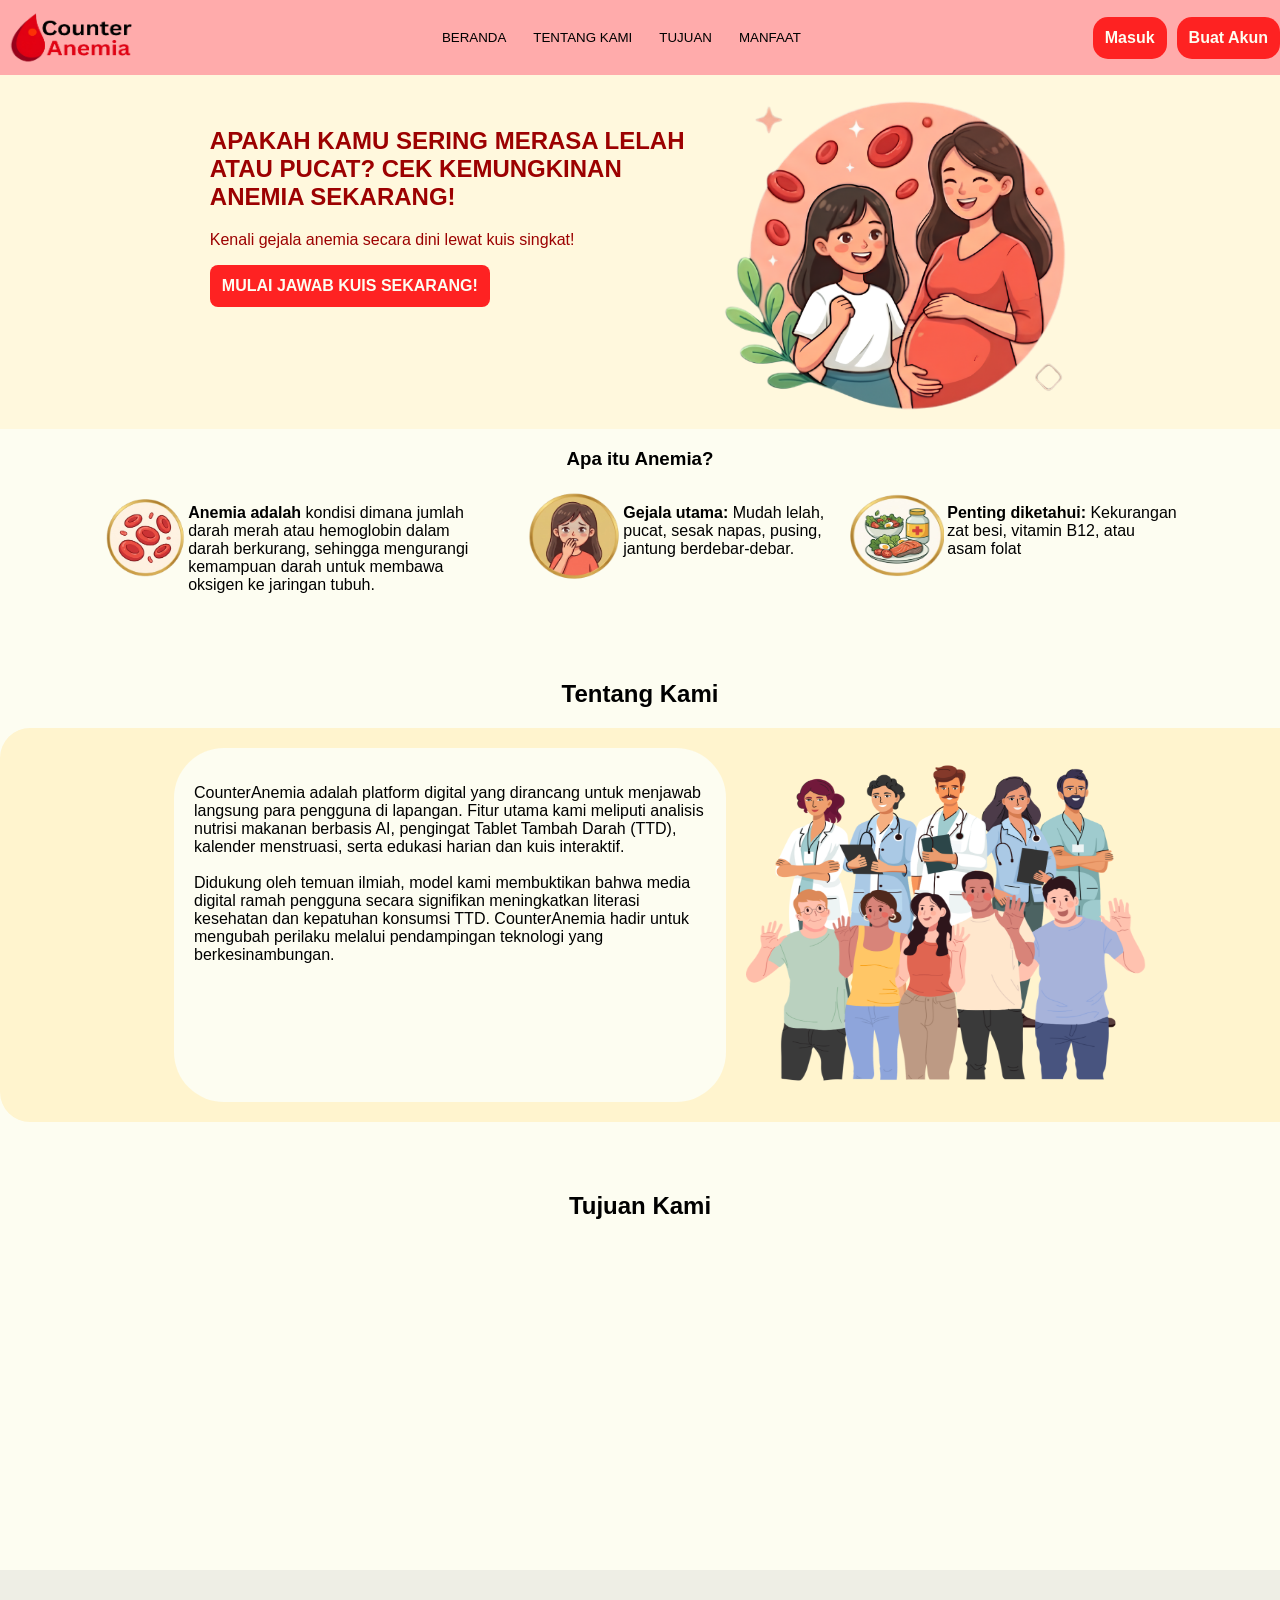
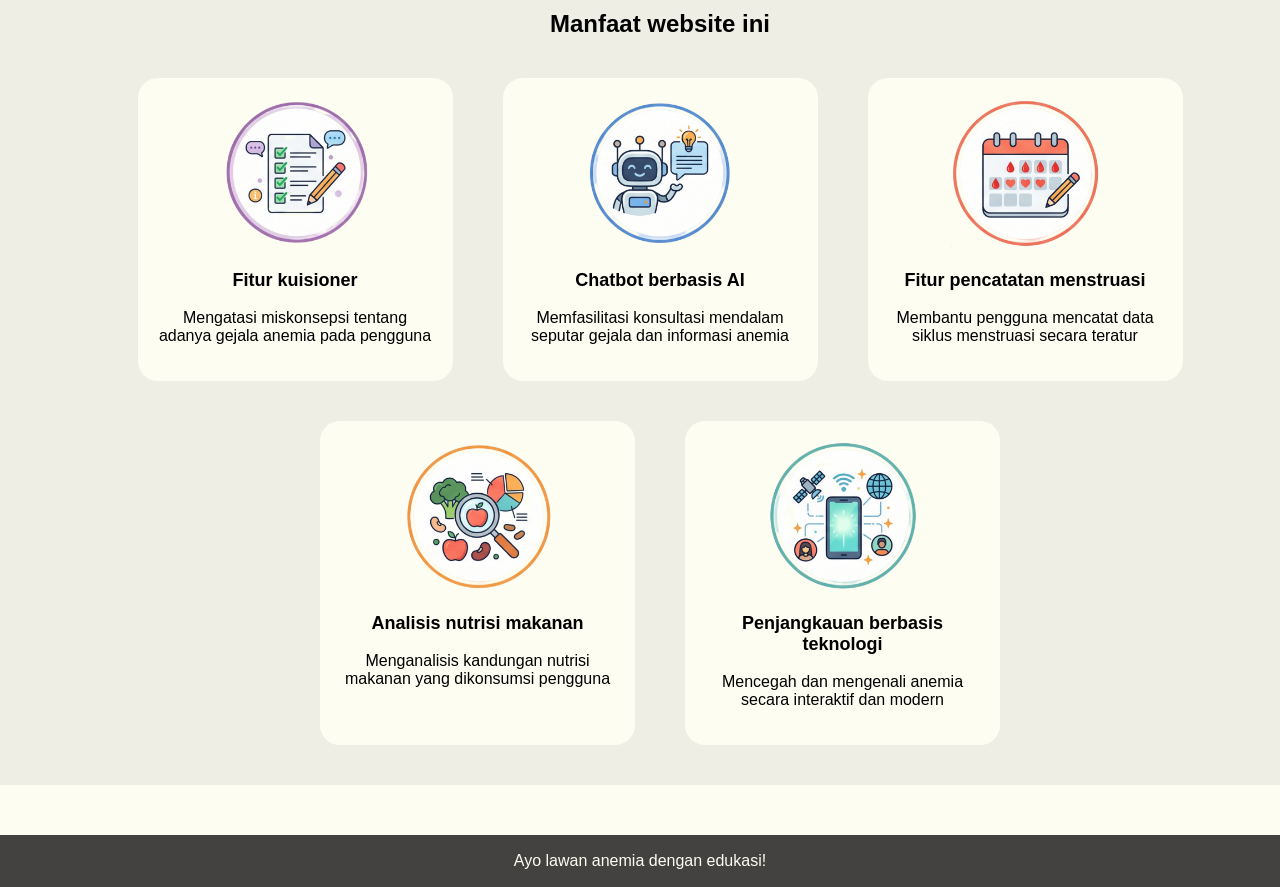
==== commit 698b4843: "Memberikan animation on scroll" ====
--- a/index.html
+++ b/index.html
@@ -5,6 +5,7 @@
         <meta http-equiv="X-UA-Compatible" content="IE=edge">
         <meta name="viewport" content="width=device-width, initial-scale=1.0">
         <title>Counter Anemia</title>
+        <link href="https://unpkg.com/aos@2.3.1/dist/aos.css" rel="stylesheet">
         <link rel="stylesheet" type="text/css" href="style.css">
         <!--tag link itu buat hubungin html sama css eksternal-->
     </head>
@@ -51,7 +52,7 @@
         </div>
         <div class="tentangKami">
             <div class="judul">
-                <h2>Tentang Kami</h2>
+                <h2 data-aos="fade-up">Tentang Kami</h2>
             </div>
             <div class="konten">
                 <div class="informasiTentangKami">
@@ -64,18 +65,18 @@
         </div>
         <div class="tujuan">
             <div class="judul">
-                <h2>Tujuan Kami</h2>
+                <h2 data-aos="fade-up">Tujuan Kami</h2>
             </div>
             <div class="konten">
-                <div id="tujuan1">
+                <div data-aos="flip-left" id="tujuan1">
                     <img src="meningkatkan_kesadaran.png" alt="Meningkatkan kesadaran" width="150" height="150">
                     <p>Meningkatkan kesadaran dan edukasi anemia</p>
                 </div>
-                <div id="tujuan2">
+                <div data-aos="flip-left" data-aos-delay="500" id="tujuan2">
                     <img src="edukasi_fleksibel.png" alt="Akses edukasi" width="150" height="150">
                     <p>Menyediakan akses edukasi yang menarik dan fleksibel</p>
                 </div>
-                <div id="tujuan3">
+                <div data-aos="flip-left" data-aos-delay="1000" id="tujuan3">
                     <img src="pencegahan_dini.png" alt="Pencegahan dini" width="150" height="150">
                     <p>Mendorong langkah pencegahan dini</p>
                 </div>
@@ -83,33 +84,33 @@
         </div>
         <div class="manfaat">
             <div class="judul">
-                <h2>Manfaat website ini</h2>
+                <h2 data-aos="fade-up">Manfaat website ini</h2>
             </div>
             <div class="konten">
                 <div class="manfaatAtas">
-                    <div id="manfaat1">
+                    <div data-aos="zoom-in-right" id="manfaat1">
                         <img src="kuisioner.png" alt="Fitur kuisioner" width="150" height="150">
                         <p style="font-size: 18px; font-weight: bold">Fitur kuisioner</p>
                         <p style="font-size: 16px;">Mengatasi miskonsepsi tentang adanya gejala anemia pada pengguna</p>
                     </div>
-                    <div id="manfaat2">
+                    <div data-aos="zoom-in-up" data-aos-delay="500" id="manfaat2">
                         <img src="chatbotAI.png" alt="Chatbot berbasis AI" width="150" height="150">
                         <p style="font-size: 18px; font-weight: bold">Chatbot berbasis AI</p>
                         <p style="font-size: 16px;">Memfasilitasi konsultasi mendalam seputar gejala dan informasi anemia</p>
                     </div>
-                    <div id="manfaat3">
+                    <div data-aos="zoom-in-left" data-aos-delay="1000" id="manfaat3">
                         <img src="catatMens.png" alt="Fitur pencatatan menstruasi" width="150" height="150">
                         <p style="font-size: 18px; font-weight: bold">Fitur pencatatan menstruasi</p>
                         <p style="font-size: 16px;">Membantu pengguna mencatat data siklus menstruasi secara teratur</p>
                     </div>
                 </div>
                 <div class="manfaatBawah">
-                    <div id="manfaat4">
+                    <div data-aos="zoom-in-right" data-aos-delay="500" id="manfaat4">
                         <img src="analisisMakanan.png" alt="Analisis nutrisi makanan" width="150" height="150">
                         <p style="font-size: 18px; font-weight: bold">Analisis nutrisi makanan</p>
                         <p style="font-size: 16px;">Menganalisis kandungan nutrisi makanan yang dikonsumsi pengguna</p>
                     </div>
-                    <div id="manfaat5">
+                    <div data-aos="zoom-in-left" data-aos-delay="1000" id="manfaat5">
                         <img src="jangkauanTeknologi.png" alt="Penjangkauan berbasis teknologi" width="150" height="150">
                         <p style="font-size: 18px; font-weight: bold">Penjangkauan berbasis teknologi</p>
                         <p style="font-size: 16px;">Mencegah dan mengenali anemia secara interaktif dan modern</p>
@@ -121,5 +122,9 @@
         <div class="footer">
             <p>Ayo lawan anemia dengan edukasi!</p>
         </div>
+        <script src="https://unpkg.com/aos@2.3.1/dist/aos.js"></script>
+        <script>
+            AOS.init();
+        </script>
     </body>
 </html>
--- a/style.css
+++ b/style.css
@@ -141,6 +141,7 @@
 
 .tentangKami .judul {
     text-align: center;
+    animation: fadeUp 3s infinite;
 }
 
 .tentangKami .konten {
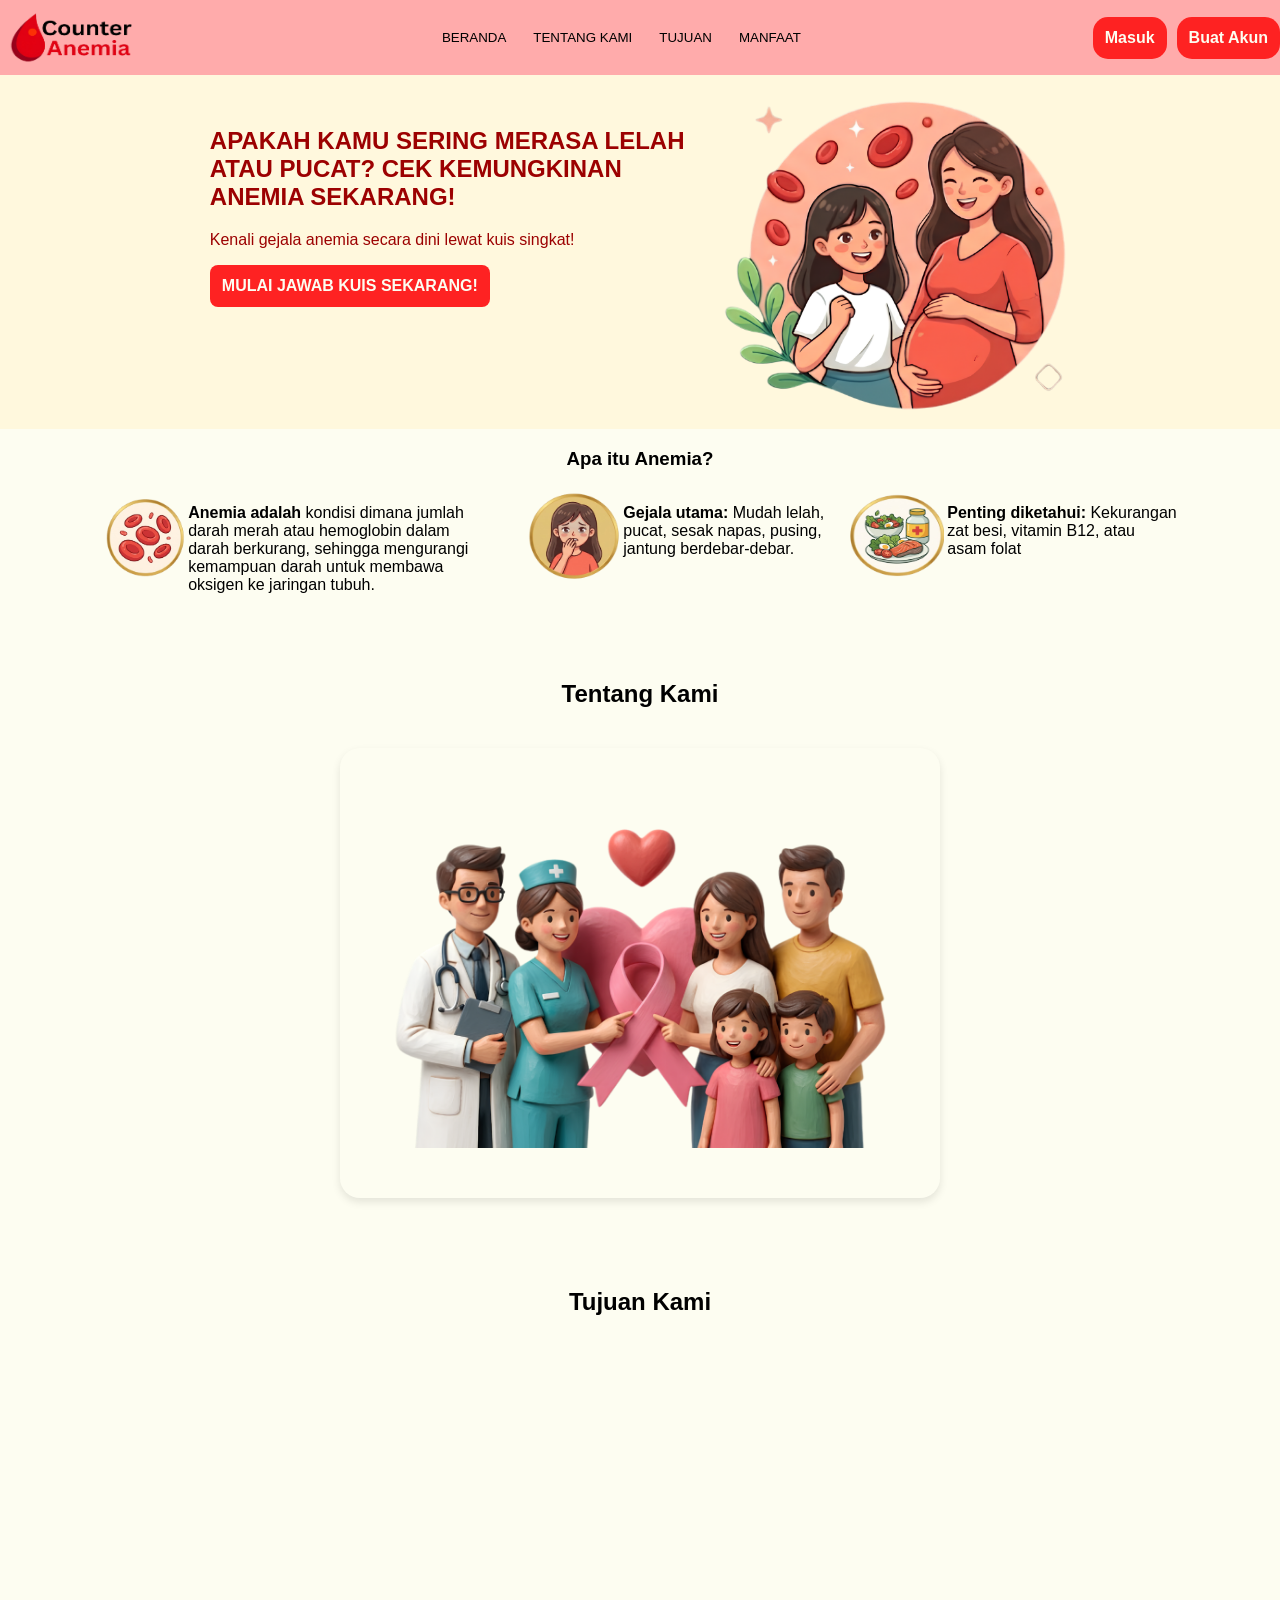
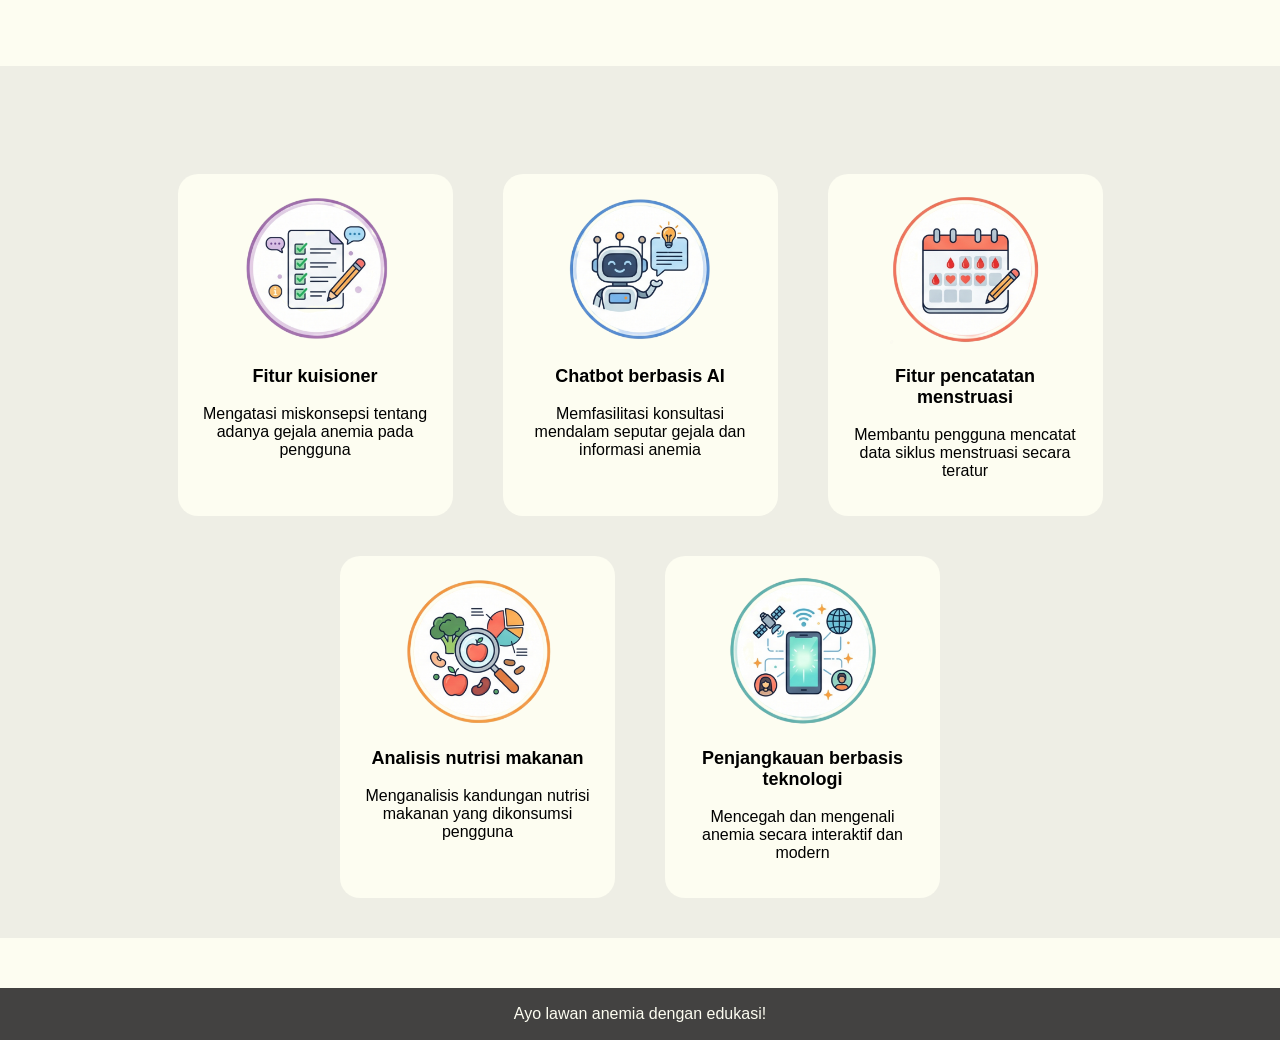
==== commit 480daac9: "Kasih animasi 3d flip di tentang kami" ====
--- a/index.html
+++ b/index.html
@@ -54,12 +54,14 @@
             <div class="judul">
                 <h2 data-aos="fade-up">Tentang Kami</h2>
             </div>
-            <div class="konten">
-                <div class="informasiTentangKami">
-                    <p>CounterAnemia adalah platform digital yang dirancang untuk menjawab langsung para pengguna di lapangan. Fitur utama kami meliputi analisis nutrisi makanan berbasis AI, pengingat Tablet Tambah Darah (TTD), kalender menstruasi, serta edukasi harian dan kuis interaktif. <br><br> Didukung oleh temuan ilmiah, model kami membuktikan bahwa media digital ramah pengguna secara signifikan meningkatkan literasi kesehatan dan kepatuhan konsumsi TTD. CounterAnemia hadir untuk mengubah perilaku melalui pendampingan teknologi yang berkesinambungan.</p>
-                </div>
-                <div class="gambarDokterMasyarakat">
-                    <img src="tentangKami.png" alt="Dokter dan masyarakat" width="400" height="350">
+            <div class="konten" tabindex="0">
+                <div class="flipCard">
+                    <div class="gambarDokterMasyarakat">
+                        <img src="tentangKami.png" alt="Dokter dan masyarakat" width="500" height="350">
+                    </div>
+                    <div class="informasiTentangKami">
+                        <p style="font-size: 20px">CounterAnemia adalah platform digital yang dirancang untuk menjawab langsung para pengguna di lapangan. Fitur utama kami meliputi analisis nutrisi makanan berbasis AI, pengingat Tablet Tambah Darah (TTD), kalender menstruasi, serta edukasi harian dan kuis interaktif. <br><br> Didukung oleh temuan ilmiah, model kami membuktikan bahwa media digital ramah pengguna secara signifikan meningkatkan literasi kesehatan dan kepatuhan konsumsi TTD. CounterAnemia hadir untuk mengubah perilaku melalui pendampingan teknologi yang berkesinambungan.</p>
+                    </div>
                 </div>
             </div>
         </div>
--- a/style.css
+++ b/style.css
@@ -1,3 +1,7 @@
+* {
+    box-sizing: border-box;
+}
+
 body {
     background-color: #FDFDF1;
     font-family: Arial, Helvetica, sans-serif;
@@ -139,12 +143,65 @@
     gap: 3px;
 }
 
+.tentangKami {
+    display: flex;
+    flex-direction: column;
+    align-items: center;
+    /* justify-content: center; */
+}
 .tentangKami .judul {
     text-align: center;
     animation: fadeUp 3s infinite;
 }
 
 .tentangKami .konten {
+    width: 600px;
+    height: 450px;
+    perspective: 1000px;
+    position: relative;
+    margin: 20px;
+}
+
+.flipCard {
+    position: relative;
+    width: 100%;
+    height: 100%;
+    transition: transform 0.6s;
+    transform-style: preserve-3d;
+}
+
+.tentangKami .konten:hover .flipCard {
+    transform: rotateY(180deg);
+}
+
+.gambarDokterMasyarakat, .informasiTentangKami {
+    position: absolute;
+    width: 100%;
+    height: 100%;
+    backface-visibility: hidden;
+    border-radius: 10px;
+    box-shadow: 0 4px 8px rgba(0, 0, 0, 0.1);
+    overflow: hidden;
+    display: flex;
+    flex-direction: column;
+    justify-content: center;
+    align-items: center;
+    cursor: pointer;
+}
+
+.gambarDokterMasyarakat {
+    background-color: #FDFDF1;
+    border-radius: 20px;
+}
+
+.informasiTentangKami {
+    background-color: rgb(217, 216, 212);
+    padding: 30px;
+    transform: rotateY(180deg);
+    text-align: center;
+}
+
+/* .tentangKami .konten {
     display: flex;
     background-color: rgb(255, 244, 206);
     justify-content: center;
@@ -154,14 +211,14 @@
     text-align: left;
     width: 100%;
     font-family: 'Segoe UI', Tahoma, Geneva, Verdana, sans-serif;
-}
-
-.tentangKami .konten .informasiTentangKami {
+} */
+
+/* .tentangKami .konten .informasiTentangKami {
     width: 40%;
     background-color: #fdfdf1;
     border-radius: 50px;
     padding: 20px;
-}
+} */
 
 .tujuan .judul {
     display: flex;
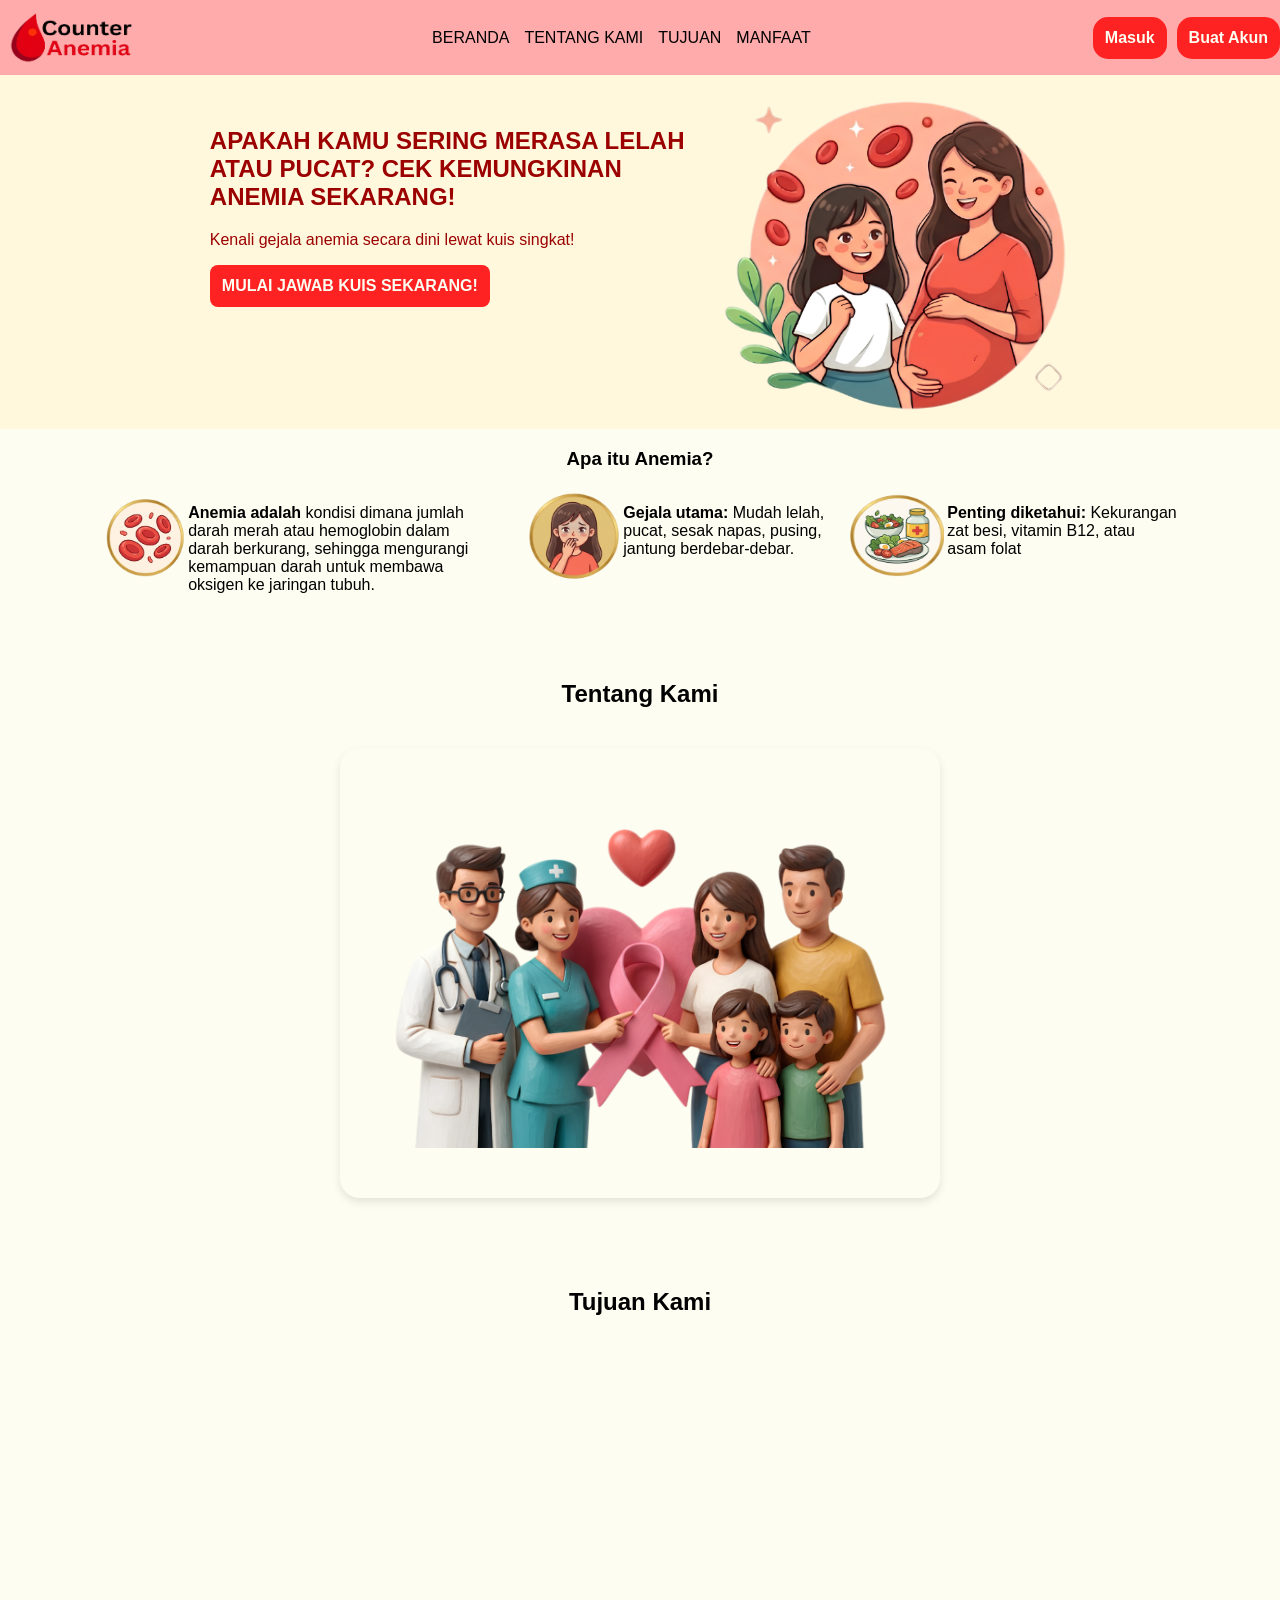
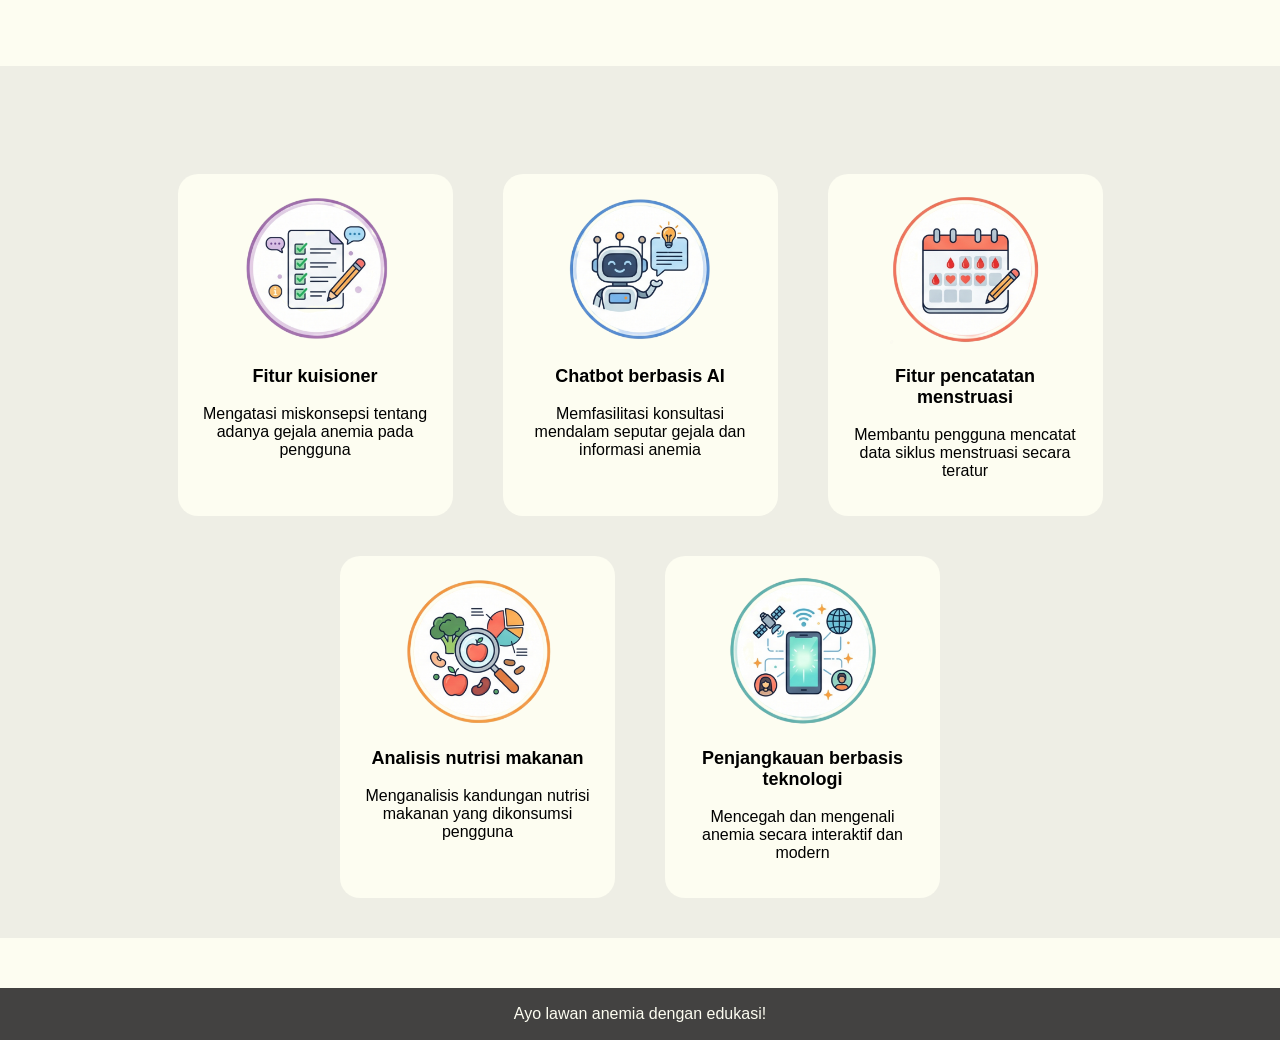
==== commit c2e1f413: "Menambahkan fitur scroll to section di bagian header" ====
--- a/index.html
+++ b/index.html
@@ -10,21 +10,21 @@
         <!--tag link itu buat hubungin html sama css eksternal-->
     </head>
     <body>
-        <div class="beranda">
+        <div class="halamanUtama">
             <div class="header">
                 <img src="Logo.png" alt="Logo" width="150" height="75">
                 <div class="bagian">
-                    <button id="beranda">BERANDA</button>
-                    <button id="tentangKami">TENTANG KAMI</button>
-                    <button id="tujuan">TUJUAN</button>
-                    <button id="manfaat">MANFAAT</button>
+                    <a href="#startQuiz" id="tombolBeranda">BERANDA</a>
+                    <a href="#tentangKami" id="tombolTentangKami">TENTANG KAMI</a>
+                    <a href="#tujuan" id="tombolTujuan">TUJUAN</a>
+                    <a href="#manfaat" id="tombolManfaat">MANFAAT</a>
                 </div>
                 <div class="account">
                     <a href="login.html" class="loginButton">Masuk</a>
                     <a href="signUp.html" class="signUpButton">Buat Akun</a>
                 </div>
             </div>
-            <div class="startQuiz">
+            <div id="startQuiz">
                 <div class="text">
                     <h2>APAKAH KAMU SERING MERASA LELAH ATAU PUCAT? CEK KEMUNGKINAN ANEMIA SEKARANG!</h2>
                     <p>Kenali gejala anemia secara dini lewat kuis singkat!</p>
@@ -50,7 +50,7 @@
                 </div>
             </div>
         </div>
-        <div class="tentangKami">
+        <div class="tentangKami" id="tentangKami">
             <div class="judul">
                 <h2 data-aos="fade-up">Tentang Kami</h2>
             </div>
@@ -65,7 +65,7 @@
                 </div>
             </div>
         </div>
-        <div class="tujuan">
+        <div class="tujuan" id="tujuan">
             <div class="judul">
                 <h2 data-aos="fade-up">Tujuan Kami</h2>
             </div>
@@ -84,7 +84,7 @@
                 </div>
             </div>
         </div>
-        <div class="manfaat">
+        <div id="manfaat">
             <div class="judul">
                 <h2 data-aos="fade-up">Manfaat website ini</h2>
             </div>
--- a/style.css
+++ b/style.css
@@ -24,25 +24,25 @@
     font-family: 'Gill Sans', 'Gill Sans MT', Calibri, 'Trebuchet MS', sans-serif;
 }
 
-.bagian button {
+.bagian a {
     color:black;
-    border: none;
     background: none;
-}
-
-#beranda:hover {
+    text-decoration: none;
+}
+
+#tombolBeranda:hover {
     color:#e90b0b;
 }
 
-#tentangKami:hover {
+#tombolTentangKami:hover {
     color: #e90b0b;
 }
 
-#tujuan:hover {
+#tombolTujuan:hover {
     color: #e90b0b;
 }
 
-#manfaat:hover {
+#tombolManfaat:hover {
     color: #e90b0b;
 }
 
@@ -86,7 +86,7 @@
     text-decoration: underline;
 }
 
-.startQuiz {
+#startQuiz {
     display: flex;
     background-color: rgb(255, 248, 221);
     justify-content: center;
@@ -143,18 +143,18 @@
     gap: 3px;
 }
 
-.tentangKami {
-    display: flex;
-    flex-direction: column;
-    align-items: center;
-    /* justify-content: center; */
-}
-.tentangKami .judul {
+#tentangKami {
+    display: flex;
+    flex-direction: column;
+    align-items: center;
+}
+
+#tentangKami .judul {
     text-align: center;
     animation: fadeUp 3s infinite;
 }
 
-.tentangKami .konten {
+#tentangKami .konten {
     width: 600px;
     height: 450px;
     perspective: 1000px;
@@ -170,7 +170,7 @@
     transform-style: preserve-3d;
 }
 
-.tentangKami .konten:hover .flipCard {
+#tentangKami .konten:hover .flipCard {
     transform: rotateY(180deg);
 }
 
@@ -201,47 +201,28 @@
     text-align: center;
 }
 
-/* .tentangKami .konten {
-    display: flex;
-    background-color: rgb(255, 244, 206);
-    justify-content: center;
-    padding: 20px;
-    border-radius: 30px;
+#tujuan .judul {
+    display: flex;
+    justify-content: center;
+}
+
+#tujuan .konten {
+    display: flex;
+    background-color: #fdfdf1;
+    width: 100%;
+    justify-content: center;
     gap: 20px;
-    text-align: left;
-    width: 100%;
-    font-family: 'Segoe UI', Tahoma, Geneva, Verdana, sans-serif;
-} */
-
-/* .tentangKami .konten .informasiTentangKami {
-    width: 40%;
-    background-color: #fdfdf1;
-    border-radius: 50px;
-    padding: 20px;
-} */
-
-.tujuan .judul {
-    display: flex;
-    justify-content: center;
-}
-
-.tujuan .konten {
-    display: flex;
-    background-color: #fdfdf1;
-    width: 100%;
-    justify-content: center;
-    gap: 20px;
-    text-align: center;
-}
-
-.tujuan .konten #tujuan1, .tujuan .konten #tujuan2, .tujuan .konten #tujuan3 {
+    text-align: center;
+}
+
+#tujuan .konten #tujuan1, #tujuan .konten #tujuan2, #tujuan .konten #tujuan3 {
     background-color: rgb(253, 245, 216);
     padding: 20px;
     border-radius: 20px;
     width: 15%;
 }
 
-.manfaat {
+#manfaat {
     display: flex;
     flex-direction: column;
     justify-content: center;
@@ -251,12 +232,12 @@
     width: 100%;
 }
 
-.manfaat .judul {
-    display: flex;
-    justify-content: center;
-}
-
-.manfaat .konten {
+#manfaat .judul {
+    display: flex;
+    justify-content: center;
+}
+
+#manfaat .konten {
     /* display: flex;
     justify-content: center; */
     text-align: center;
@@ -264,13 +245,13 @@
     width: 100%;
 }
 
-.manfaat .konten .manfaatAtas, .manfaat .konten .manfaatBawah {
+#manfaat .konten .manfaatAtas, #manfaat .konten .manfaatBawah {
     display: flex;
     justify-content: center;
     padding: 20px;
     gap: 50px;
 }
-.manfaat .konten #manfaat1, .manfaat .konten #manfaat2, .manfaat .konten #manfaat3, .manfaat .konten #manfaat4, .manfaat .konten #manfaat5 {
+#manfaat .konten #manfaat1, #manfaat .konten #manfaat2, #manfaat .konten #manfaat3, #manfaat .konten #manfaat4, #manfaat .konten #manfaat5 {
     background-color: #fdfdf1;
     border-radius: 20px;
     gap: 30px;
